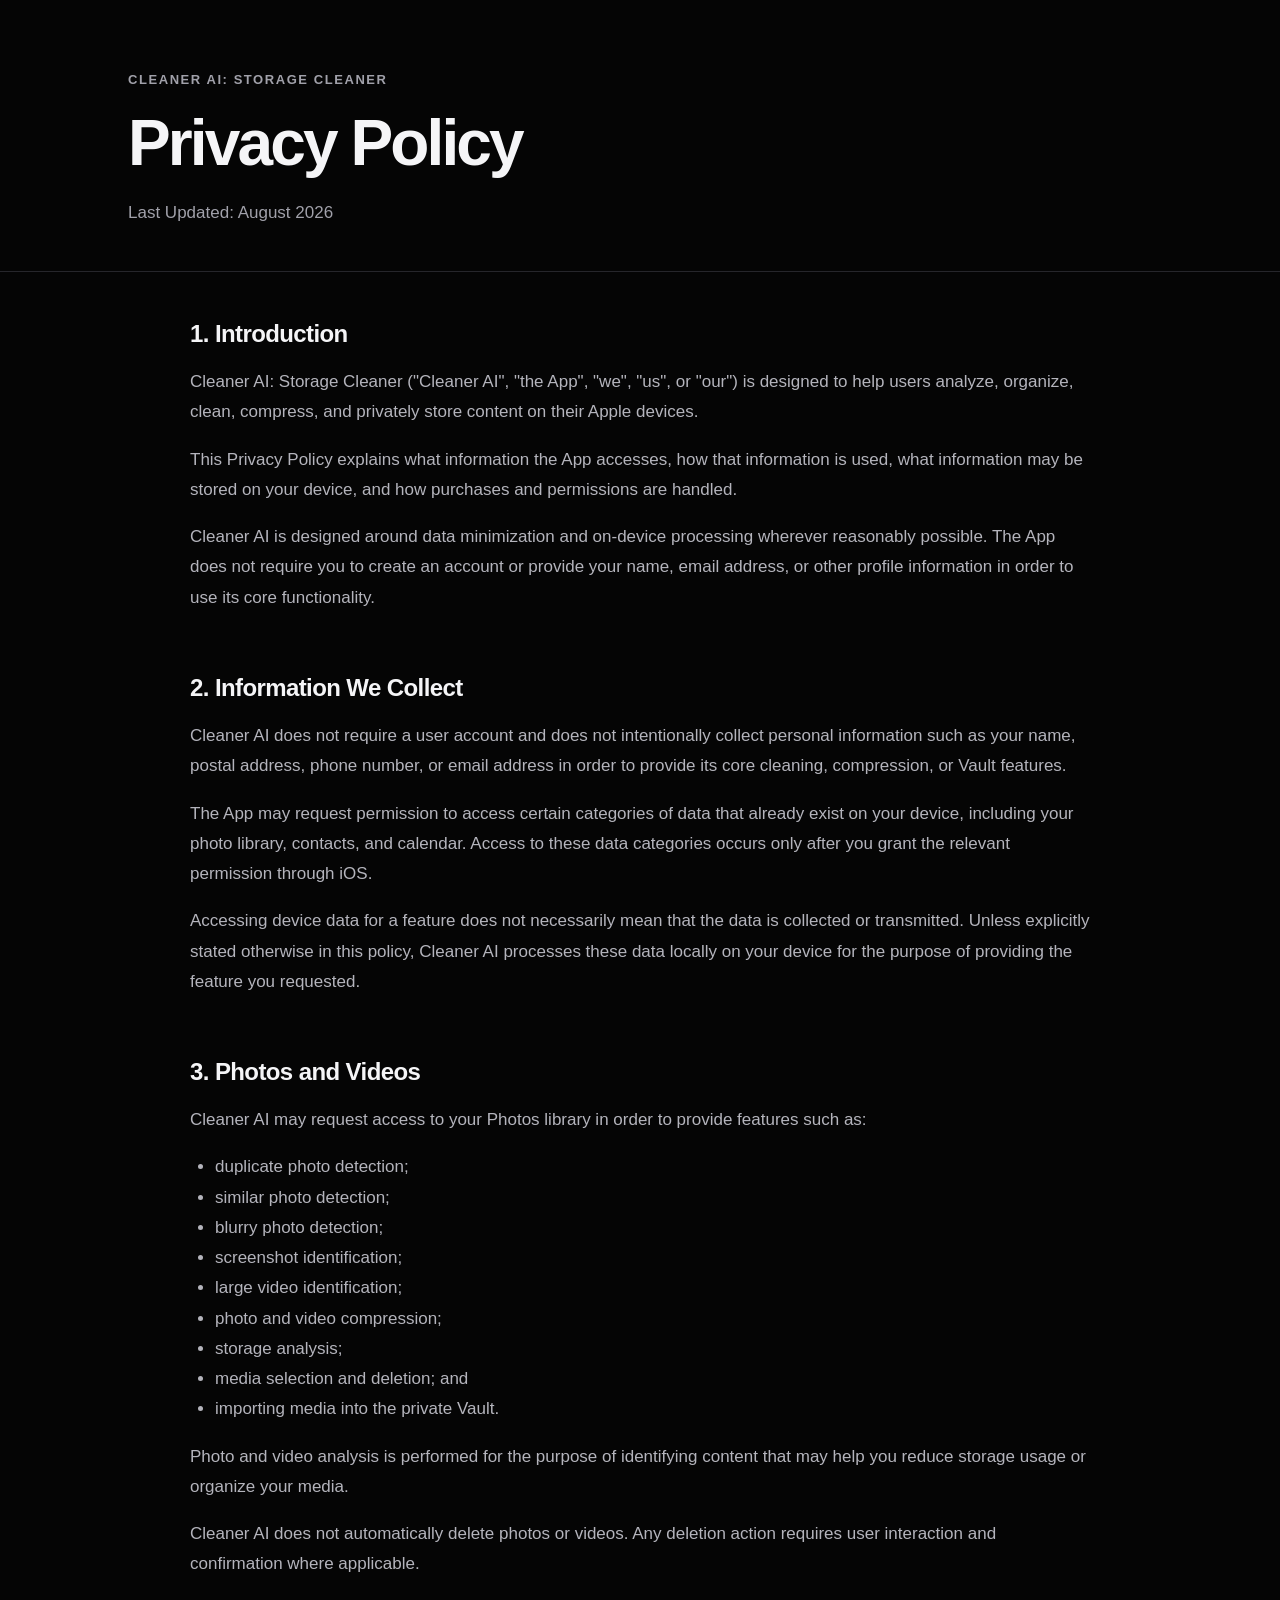
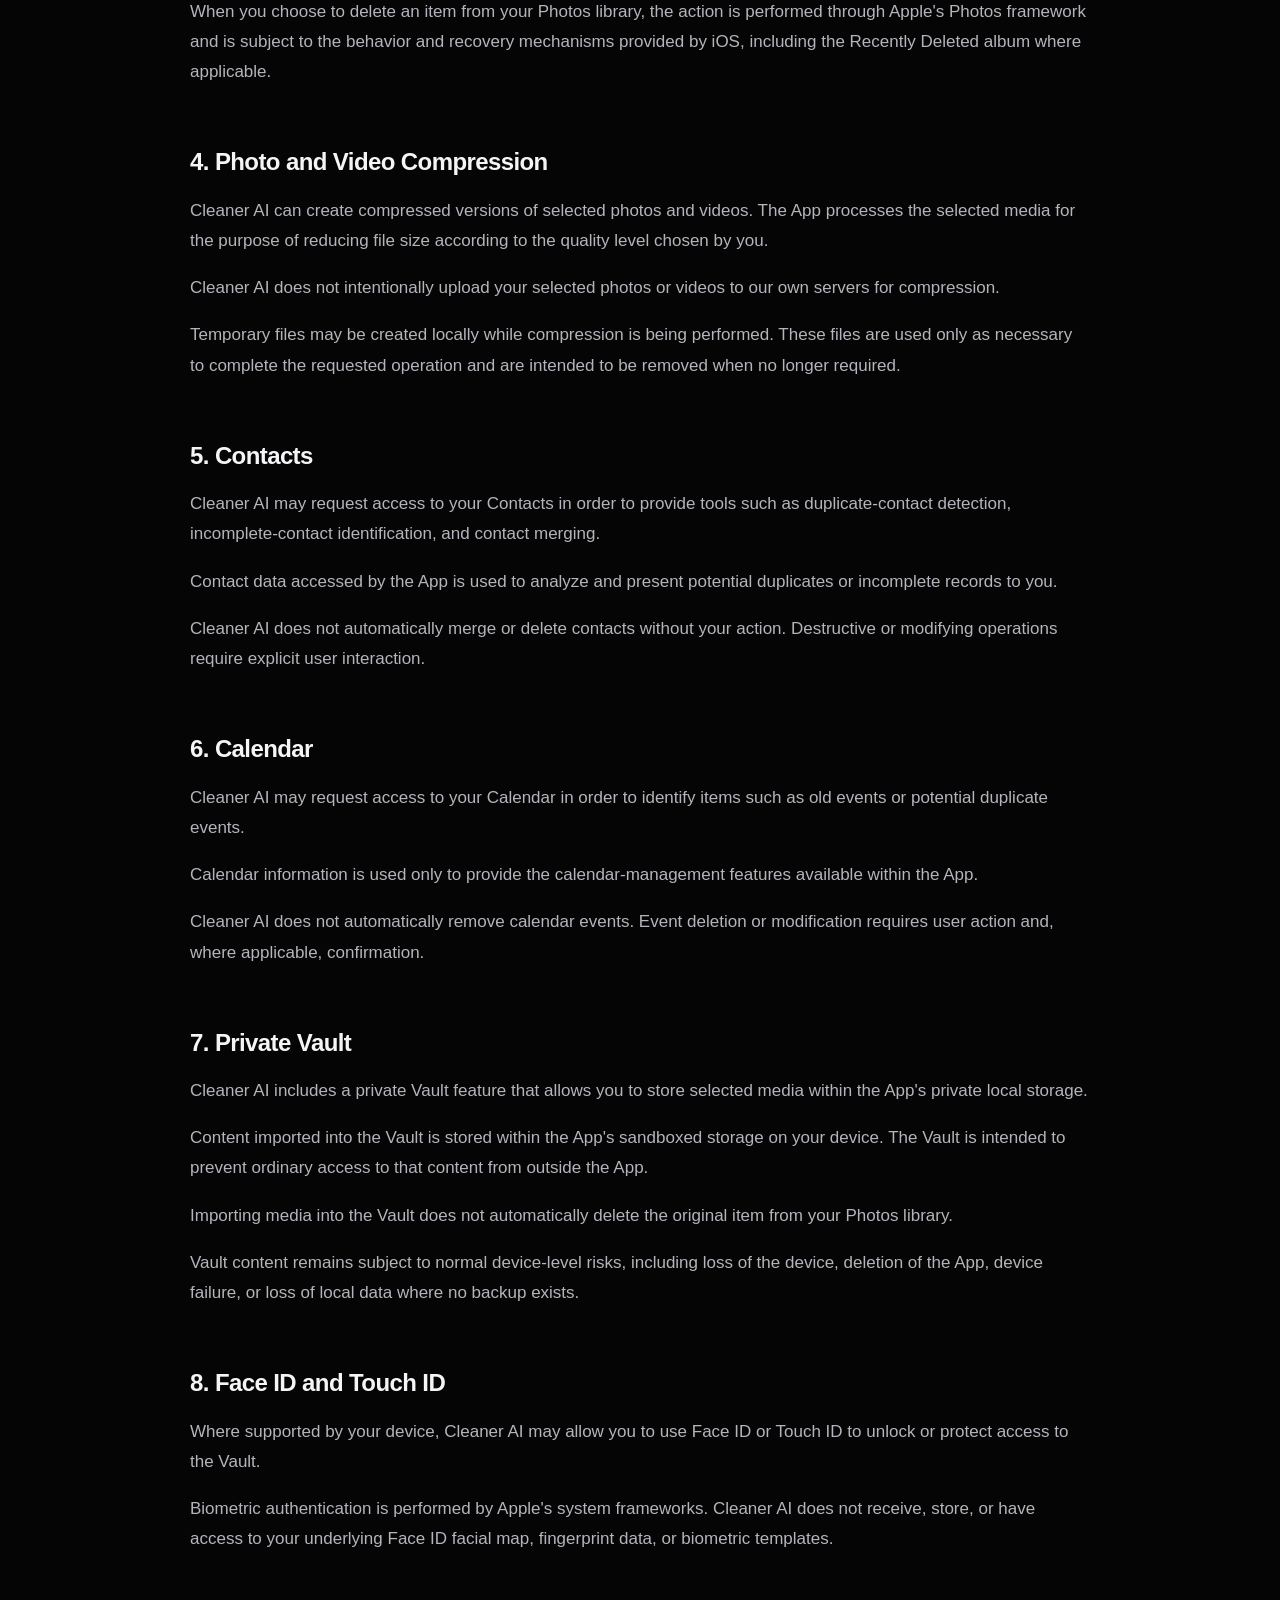
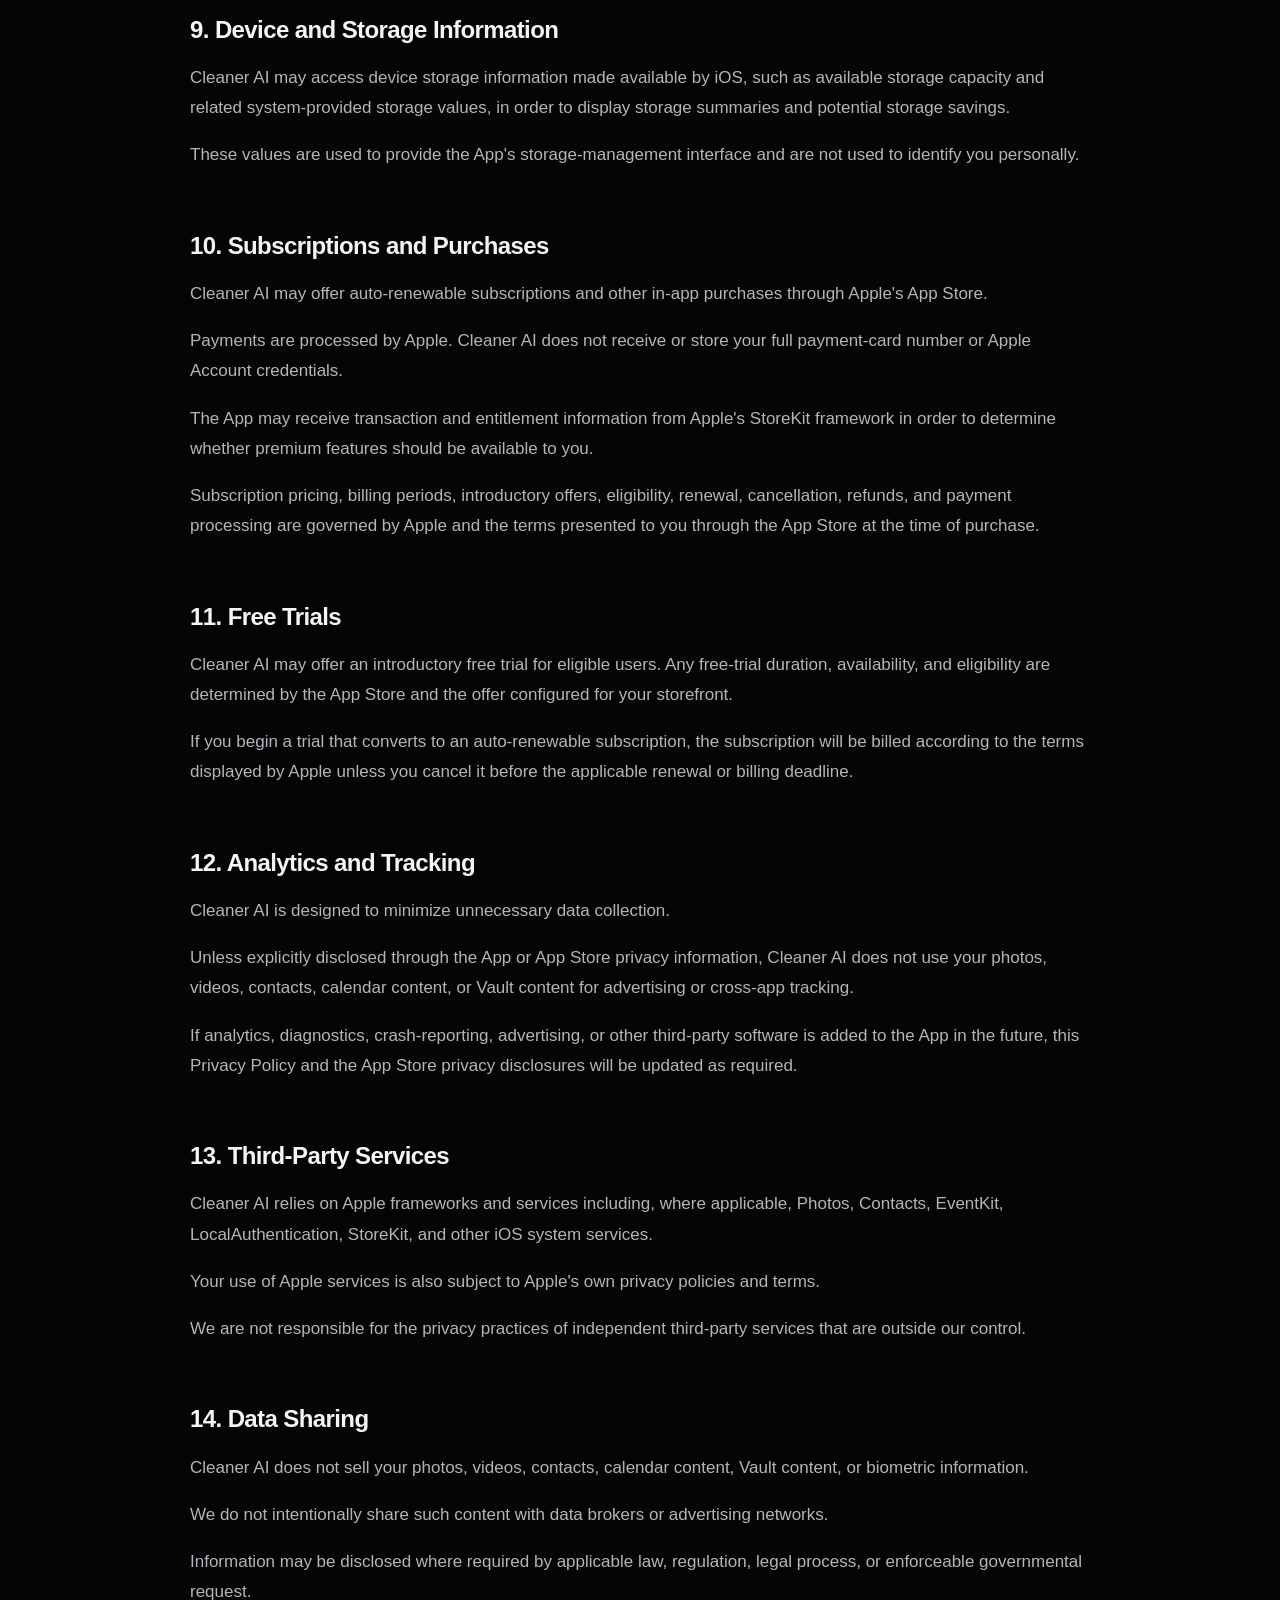
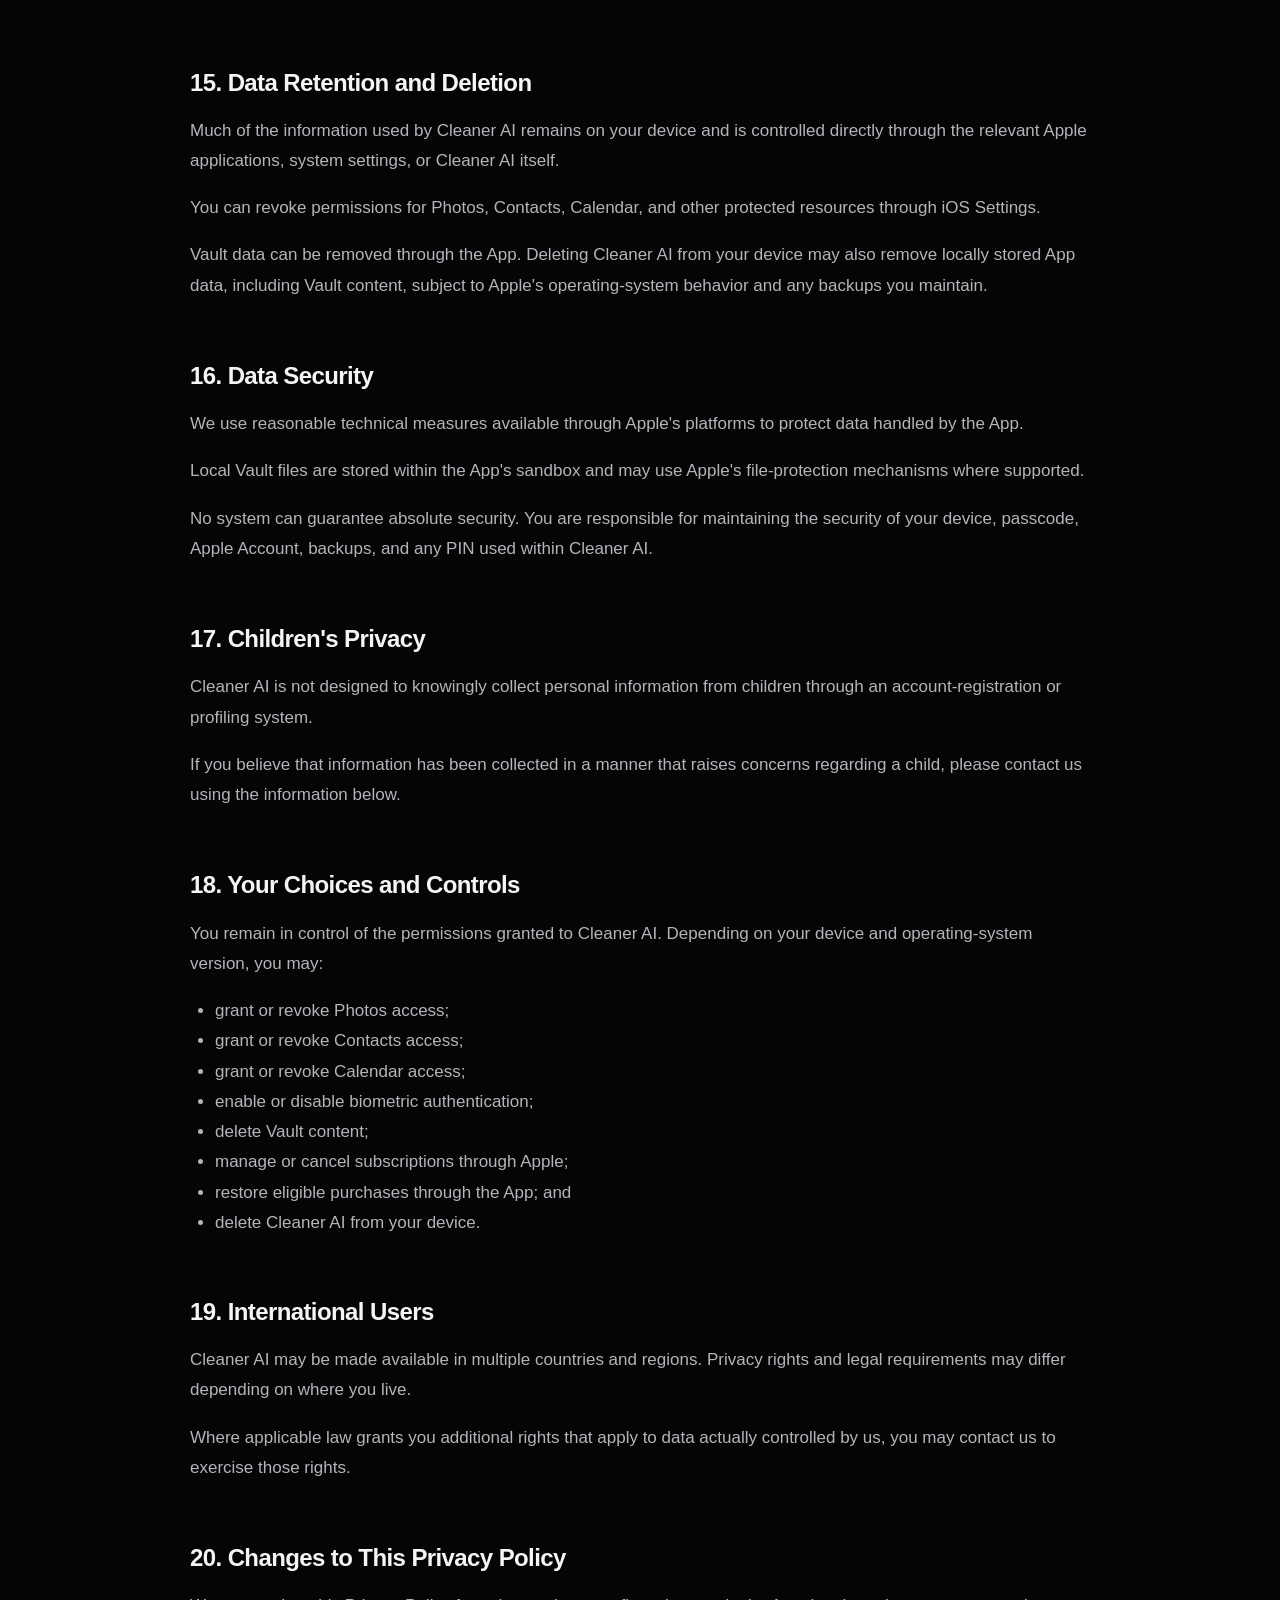
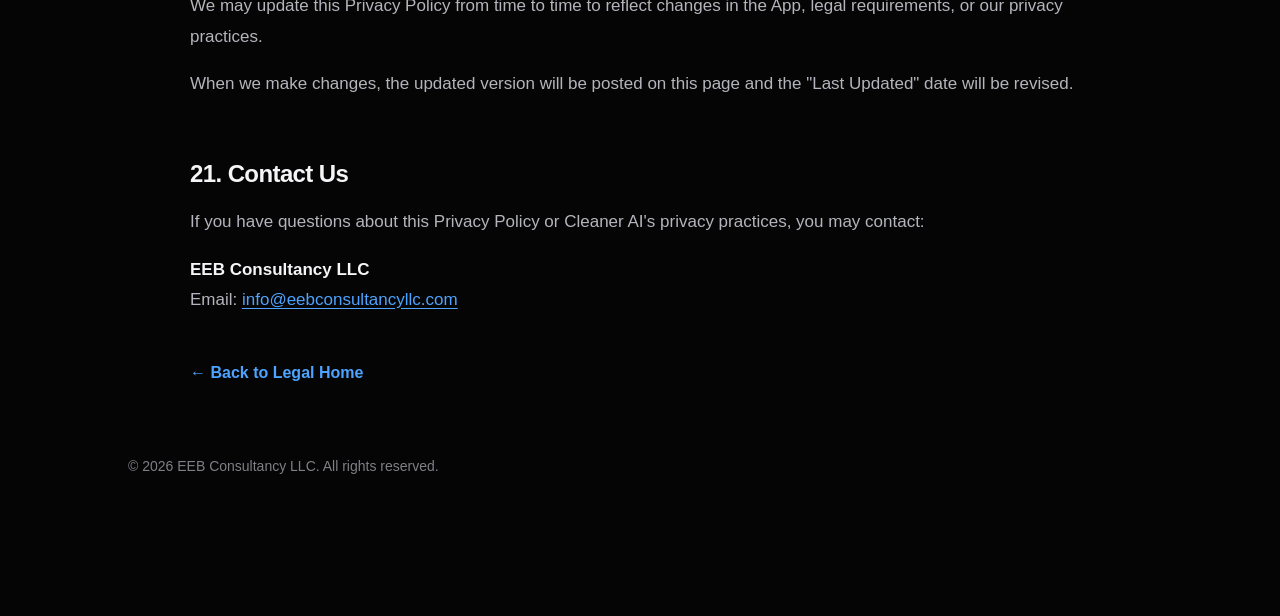
==== privacy.html @ 98052382 "Create privacy.html" ====
<!doctype html>
<html lang="en">
<head>
  <meta charset="utf-8">
  <meta name="viewport" content="width=device-width, initial-scale=1">
  <title>Privacy Policy — Cleaner AI: Storage Cleaner</title>
  <meta
    name="description"
    content="Privacy Policy for Cleaner AI: Storage Cleaner."
  >
  <link rel="stylesheet" href="styles.css">
</head>

<body class="legal-page">

  <header class="legal-header">
    <div class="container">
      <p class="eyebrow">Cleaner AI: Storage Cleaner</p>
      <h1>Privacy Policy</h1>
      <p class="updated">Last Updated: August 2026</p>
    </div>
  </header>

  <main class="legal-content">

    <section>
      <h2>1. Introduction</h2>

      <p>
        Cleaner AI: Storage Cleaner ("Cleaner AI", "the App", "we", "us", or
        "our") is designed to help users analyze, organize, clean, compress,
        and privately store content on their Apple devices.
      </p>

      <p>
        This Privacy Policy explains what information the App accesses,
        how that information is used, what information may be stored on
        your device, and how purchases and permissions are handled.
      </p>

      <p>
        Cleaner AI is designed around data minimization and on-device
        processing wherever reasonably possible. The App does not require
        you to create an account or provide your name, email address, or
        other profile information in order to use its core functionality.
      </p>
    </section>


    <section>
      <h2>2. Information We Collect</h2>

      <p>
        Cleaner AI does not require a user account and does not intentionally
        collect personal information such as your name, postal address,
        phone number, or email address in order to provide its core cleaning,
        compression, or Vault features.
      </p>

      <p>
        The App may request permission to access certain categories of data
        that already exist on your device, including your photo library,
        contacts, and calendar. Access to these data categories occurs only
        after you grant the relevant permission through iOS.
      </p>

      <p>
        Accessing device data for a feature does not necessarily mean that
        the data is collected or transmitted. Unless explicitly stated
        otherwise in this policy, Cleaner AI processes these data locally
        on your device for the purpose of providing the feature you requested.
      </p>
    </section>


    <section>
      <h2>3. Photos and Videos</h2>

      <p>
        Cleaner AI may request access to your Photos library in order to
        provide features such as:
      </p>

      <ul>
        <li>duplicate photo detection;</li>
        <li>similar photo detection;</li>
        <li>blurry photo detection;</li>
        <li>screenshot identification;</li>
        <li>large video identification;</li>
        <li>photo and video compression;</li>
        <li>storage analysis;</li>
        <li>media selection and deletion; and</li>
        <li>importing media into the private Vault.</li>
      </ul>

      <p>
        Photo and video analysis is performed for the purpose of identifying
        content that may help you reduce storage usage or organize your media.
      </p>

      <p>
        Cleaner AI does not automatically delete photos or videos. Any
        deletion action requires user interaction and confirmation where
        applicable.
      </p>

      <p>
        When you choose to delete an item from your Photos library, the action
        is performed through Apple's Photos framework and is subject to the
        behavior and recovery mechanisms provided by iOS, including the
        Recently Deleted album where applicable.
      </p>
    </section>


    <section>
      <h2>4. Photo and Video Compression</h2>

      <p>
        Cleaner AI can create compressed versions of selected photos and
        videos. The App processes the selected media for the purpose of
        reducing file size according to the quality level chosen by you.
      </p>

      <p>
        Cleaner AI does not intentionally upload your selected photos or
        videos to our own servers for compression.
      </p>

      <p>
        Temporary files may be created locally while compression is being
        performed. These files are used only as necessary to complete the
        requested operation and are intended to be removed when no longer
        required.
      </p>
    </section>


    <section>
      <h2>5. Contacts</h2>

      <p>
        Cleaner AI may request access to your Contacts in order to provide
        tools such as duplicate-contact detection, incomplete-contact
        identification, and contact merging.
      </p>

      <p>
        Contact data accessed by the App is used to analyze and present
        potential duplicates or incomplete records to you.
      </p>

      <p>
        Cleaner AI does not automatically merge or delete contacts without
        your action. Destructive or modifying operations require explicit
        user interaction.
      </p>
    </section>


    <section>
      <h2>6. Calendar</h2>

      <p>
        Cleaner AI may request access to your Calendar in order to identify
        items such as old events or potential duplicate events.
      </p>

      <p>
        Calendar information is used only to provide the calendar-management
        features available within the App.
      </p>

      <p>
        Cleaner AI does not automatically remove calendar events. Event
        deletion or modification requires user action and, where applicable,
        confirmation.
      </p>
    </section>


    <section>
      <h2>7. Private Vault</h2>

      <p>
        Cleaner AI includes a private Vault feature that allows you to store
        selected media within the App's private local storage.
      </p>

      <p>
        Content imported into the Vault is stored within the App's sandboxed
        storage on your device. The Vault is intended to prevent ordinary
        access to that content from outside the App.
      </p>

      <p>
        Importing media into the Vault does not automatically delete the
        original item from your Photos library.
      </p>

      <p>
        Vault content remains subject to normal device-level risks, including
        loss of the device, deletion of the App, device failure, or loss of
        local data where no backup exists.
      </p>
    </section>


    <section>
      <h2>8. Face ID and Touch ID</h2>

      <p>
        Where supported by your device, Cleaner AI may allow you to use
        Face ID or Touch ID to unlock or protect access to the Vault.
      </p>

      <p>
        Biometric authentication is performed by Apple's system frameworks.
        Cleaner AI does not receive, store, or have access to your underlying
        Face ID facial map, fingerprint data, or biometric templates.
      </p>
    </section>


    <section>
      <h2>9. Device and Storage Information</h2>

      <p>
        Cleaner AI may access device storage information made available by
        iOS, such as available storage capacity and related system-provided
        storage values, in order to display storage summaries and potential
        storage savings.
      </p>

      <p>
        These values are used to provide the App's storage-management
        interface and are not used to identify you personally.
      </p>
    </section>


    <section>
      <h2>10. Subscriptions and Purchases</h2>

      <p>
        Cleaner AI may offer auto-renewable subscriptions and other
        in-app purchases through Apple's App Store.
      </p>

      <p>
        Payments are processed by Apple. Cleaner AI does not receive or
        store your full payment-card number or Apple Account credentials.
      </p>

      <p>
        The App may receive transaction and entitlement information from
        Apple's StoreKit framework in order to determine whether premium
        features should be available to you.
      </p>

      <p>
        Subscription pricing, billing periods, introductory offers,
        eligibility, renewal, cancellation, refunds, and payment processing
        are governed by Apple and the terms presented to you through the
        App Store at the time of purchase.
      </p>
    </section>


    <section>
      <h2>11. Free Trials</h2>

      <p>
        Cleaner AI may offer an introductory free trial for eligible users.
        Any free-trial duration, availability, and eligibility are determined
        by the App Store and the offer configured for your storefront.
      </p>

      <p>
        If you begin a trial that converts to an auto-renewable subscription,
        the subscription will be billed according to the terms displayed by
        Apple unless you cancel it before the applicable renewal or billing
        deadline.
      </p>
    </section>


    <section>
      <h2>12. Analytics and Tracking</h2>

      <p>
        Cleaner AI is designed to minimize unnecessary data collection.
      </p>

      <p>
        Unless explicitly disclosed through the App or App Store privacy
        information, Cleaner AI does not use your photos, videos, contacts,
        calendar content, or Vault content for advertising or cross-app
        tracking.
      </p>

      <p>
        If analytics, diagnostics, crash-reporting, advertising, or other
        third-party software is added to the App in the future, this Privacy
        Policy and the App Store privacy disclosures will be updated as
        required.
      </p>
    </section>


    <section>
      <h2>13. Third-Party Services</h2>

      <p>
        Cleaner AI relies on Apple frameworks and services including,
        where applicable, Photos, Contacts, EventKit, LocalAuthentication,
        StoreKit, and other iOS system services.
      </p>

      <p>
        Your use of Apple services is also subject to Apple's own privacy
        policies and terms.
      </p>

      <p>
        We are not responsible for the privacy practices of independent
        third-party services that are outside our control.
      </p>
    </section>


    <section>
      <h2>14. Data Sharing</h2>

      <p>
        Cleaner AI does not sell your photos, videos, contacts, calendar
        content, Vault content, or biometric information.
      </p>

      <p>
        We do not intentionally share such content with data brokers or
        advertising networks.
      </p>

      <p>
        Information may be disclosed where required by applicable law,
        regulation, legal process, or enforceable governmental request.
      </p>
    </section>


    <section>
      <h2>15. Data Retention and Deletion</h2>

      <p>
        Much of the information used by Cleaner AI remains on your device
        and is controlled directly through the relevant Apple applications,
        system settings, or Cleaner AI itself.
      </p>

      <p>
        You can revoke permissions for Photos, Contacts, Calendar, and other
        protected resources through iOS Settings.
      </p>

      <p>
        Vault data can be removed through the App. Deleting Cleaner AI from
        your device may also remove locally stored App data, including Vault
        content, subject to Apple's operating-system behavior and any backups
        you maintain.
      </p>
    </section>


    <section>
      <h2>16. Data Security</h2>

      <p>
        We use reasonable technical measures available through Apple's
        platforms to protect data handled by the App.
      </p>

      <p>
        Local Vault files are stored within the App's sandbox and may use
        Apple's file-protection mechanisms where supported.
      </p>

      <p>
        No system can guarantee absolute security. You are responsible for
        maintaining the security of your device, passcode, Apple Account,
        backups, and any PIN used within Cleaner AI.
      </p>
    </section>


    <section>
      <h2>17. Children's Privacy</h2>

      <p>
        Cleaner AI is not designed to knowingly collect personal information
        from children through an account-registration or profiling system.
      </p>

      <p>
        If you believe that information has been collected in a manner that
        raises concerns regarding a child, please contact us using the
        information below.
      </p>
    </section>


    <section>
      <h2>18. Your Choices and Controls</h2>

      <p>
        You remain in control of the permissions granted to Cleaner AI.
        Depending on your device and operating-system version, you may:
      </p>

      <ul>
        <li>grant or revoke Photos access;</li>
        <li>grant or revoke Contacts access;</li>
        <li>grant or revoke Calendar access;</li>
        <li>enable or disable biometric authentication;</li>
        <li>delete Vault content;</li>
        <li>manage or cancel subscriptions through Apple;</li>
        <li>restore eligible purchases through the App; and</li>
        <li>delete Cleaner AI from your device.</li>
      </ul>
    </section>


    <section>
      <h2>19. International Users</h2>

      <p>
        Cleaner AI may be made available in multiple countries and regions.
        Privacy rights and legal requirements may differ depending on where
        you live.
      </p>

      <p>
        Where applicable law grants you additional rights that apply to data
        actually controlled by us, you may contact us to exercise those rights.
      </p>
    </section>


    <section>
      <h2>20. Changes to This Privacy Policy</h2>

      <p>
        We may update this Privacy Policy from time to time to reflect changes
        in the App, legal requirements, or our privacy practices.
      </p>

      <p>
        When we make changes, the updated version will be posted on this page
        and the "Last Updated" date will be revised.
      </p>
    </section>


    <section>
      <h2>21. Contact Us</h2>

      <p>
        If you have questions about this Privacy Policy or Cleaner AI's
        privacy practices, you may contact:
      </p>

      <p>
        <strong>EEB Consultancy LLC</strong><br>
        Email:
        <a class="inline-link" href="mailto:info@eebconsultancyllc.com">
          info@eebconsultancyllc.com
        </a>
      </p>
    </section>


    <a class="back-link" href="index.html">← Back to Legal Home</a>

  </main>


  <footer class="footer">
    <div class="container">
      <p>© 2026 EEB Consultancy LLC. All rights reserved.</p>
    </div>
  </footer>

</body>
</html>
---- styles.css ----
:root {
  color-scheme: dark;
  --bg: #050505;
  --surface: #0b0b0d;
  --surface-hover: #111116;
  --text: #f5f5f7;
  --secondary: #a1a1aa;
  --border: #26262b;
  --accent: #4da3ff;
  --accent-soft: rgba(77, 163, 255, 0.12);
  --max-width: 1024px;
}

* {
  box-sizing: border-box;
}

html {
  scroll-behavior: smooth;
}

body {
  margin: 0;
  background: var(--bg);
  color: var(--text);
  font-family:
    -apple-system,
    BlinkMacSystemFont,
    "SF Pro Display",
    "SF Pro Text",
    "Helvetica Neue",
    Arial,
    sans-serif;
  -webkit-font-smoothing: antialiased;
  text-rendering: optimizeLegibility;
}

a {
  color: inherit;
}

.container {
  width: min(calc(100% - 40px), var(--max-width));
  margin: 0 auto;
}

.hero {
  padding: 78px 0 52px;
  border-bottom: 1px solid var(--border);
}

.eyebrow {
  margin: 0 0 24px;
  color: var(--secondary);
  font-size: 13px;
  font-weight: 700;
  letter-spacing: 0.12em;
  text-transform: uppercase;
}

h1 {
  margin: 0;
  max-width: 850px;
  font-size: clamp(42px, 7vw, 68px);
  line-height: 1.03;
  letter-spacing: -0.045em;
  font-weight: 750;
}

.hero-copy {
  max-width: 700px;
  margin: 28px 0 0;
  color: var(--secondary);
  font-size: 19px;
  line-height: 1.65;
}

.cards-section {
  padding: 0 0 2px;
  border-bottom: 1px solid var(--border);
}

.cards {
  display: grid;
  grid-template-columns: repeat(2, 1fr);
  gap: 24px;
  padding: 0 0 4px;
  transform: translateY(-2px);
}

.card {
  min-height: 255px;
  padding: 34px;
  border: 1px solid var(--border);
  border-radius: 20px;
  background: var(--surface);
  text-decoration: none;
  transition:
    transform 180ms ease,
    border-color 180ms ease,
    background 180ms ease;
}

.card:hover {
  transform: translateY(-2px);
  border-color: var(--accent);
  background: var(--surface-hover);
}

.card:focus-visible {
  outline: 2px solid var(--accent);
  outline-offset: 4px;
}

.card h2 {
  margin: 0 0 14px;
  font-size: 22px;
  line-height: 1.25;
  letter-spacing: -0.02em;
}

.card p {
  margin: 0;
  color: var(--secondary);
  font-size: 17px;
  line-height: 1.7;
}

.card-link {
  display: inline-block;
  margin-top: 24px;
  color: var(--accent);
  font-size: 16px;
  font-weight: 650;
}

.legal-page {
  padding-bottom: 90px;
}

.legal-header {
  padding: 72px 0 48px;
  border-bottom: 1px solid var(--border);
}

.legal-header h1 {
  font-size: clamp(42px, 6vw, 64px);
}

.updated {
  margin: 26px 0 0;
  color: var(--secondary);
  font-size: 17px;
}

.legal-content {
  width: min(calc(100% - 40px), 900px);
  margin: 0 auto;
  padding: 4px 0 40px;
}

.legal-content section {
  padding-top: 42px;
}

.legal-content h2 {
  margin: 0 0 18px;
  font-size: 24px;
  line-height: 1.3;
  letter-spacing: -0.025em;
}

.legal-content h3 {
  margin: 30px 0 14px;
  font-size: 18px;
}

.legal-content p,
.legal-content li {
  color: #b4b4bc;
  font-size: 17px;
  line-height: 1.78;
}

.legal-content ul,
.legal-content ol {
  padding-left: 25px;
}

.legal-content strong {
  color: var(--text);
  font-weight: 650;
}

.inline-link {
  color: var(--accent);
  text-decoration: underline;
  text-underline-offset: 3px;
}

.footer {
  padding: 36px 0 52px;
}

.footer p {
  margin: 0;
  color: #7f7f87;
  font-size: 14px;
}

.back-link {
  display: inline-block;
  margin-top: 32px;
  color: var(--accent);
  font-weight: 600;
  text-decoration: none;
}

@media (max-width: 720px) {
  .hero {
    padding: 56px 0 42px;
  }

  .cards {
    grid-template-columns: 1fr;
    gap: 16px;
  }

  .card {
    min-height: auto;
    padding: 26px;
  }

  .legal-header {
    padding: 54px 0 38px;
  }

  .legal-content section {
    padding-top: 34px;
  }
}
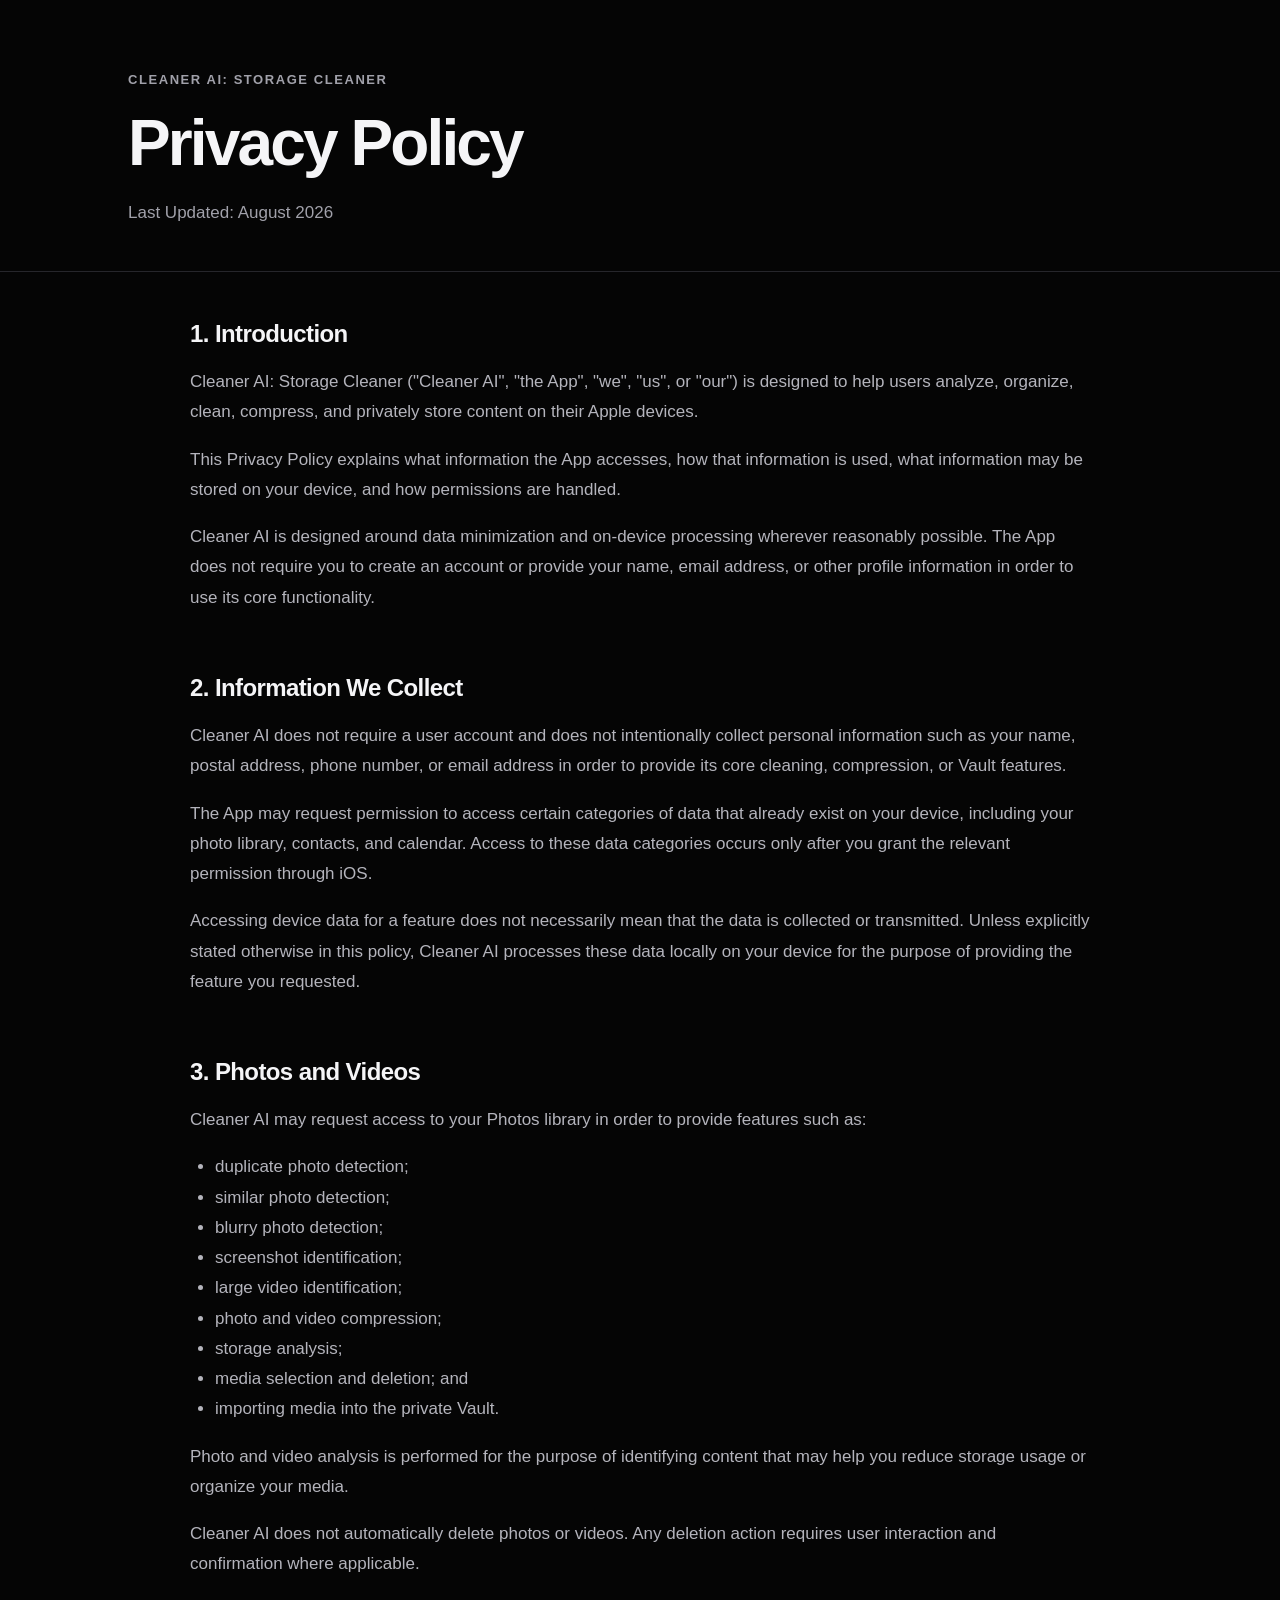
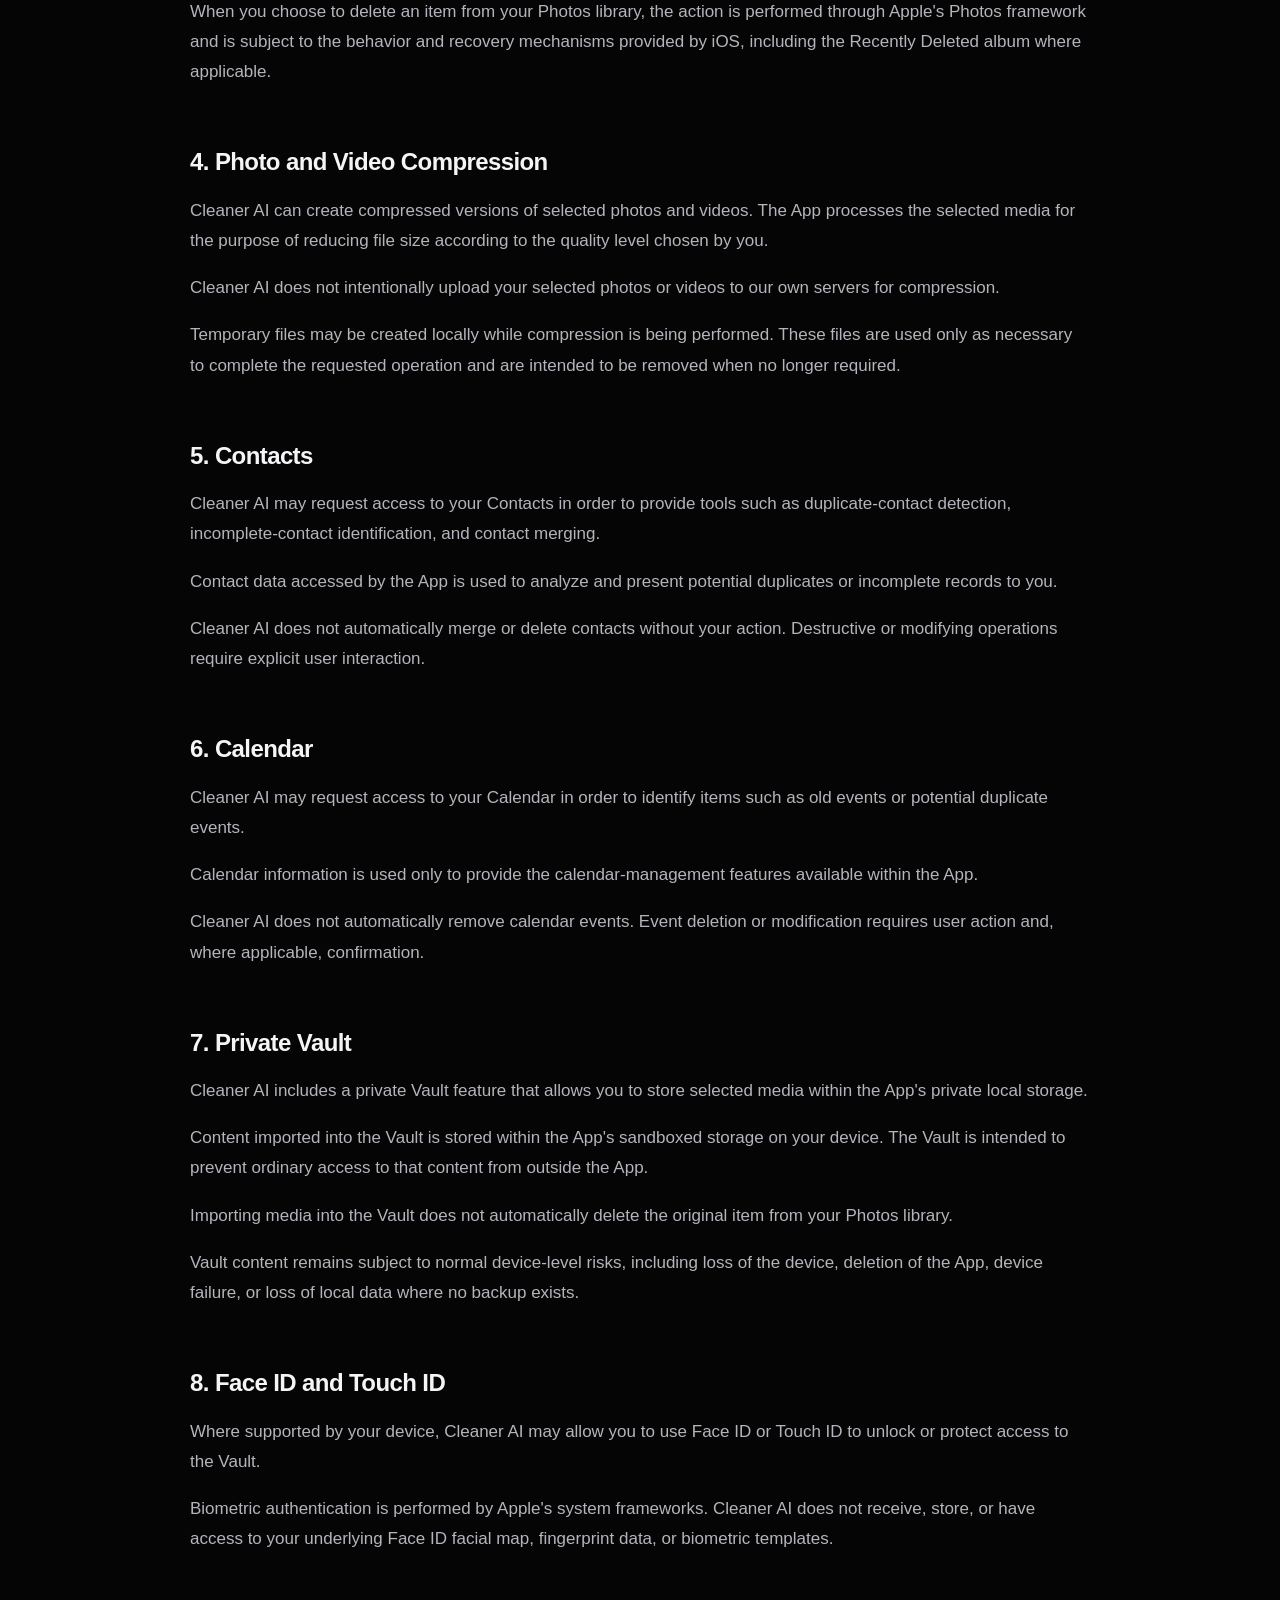
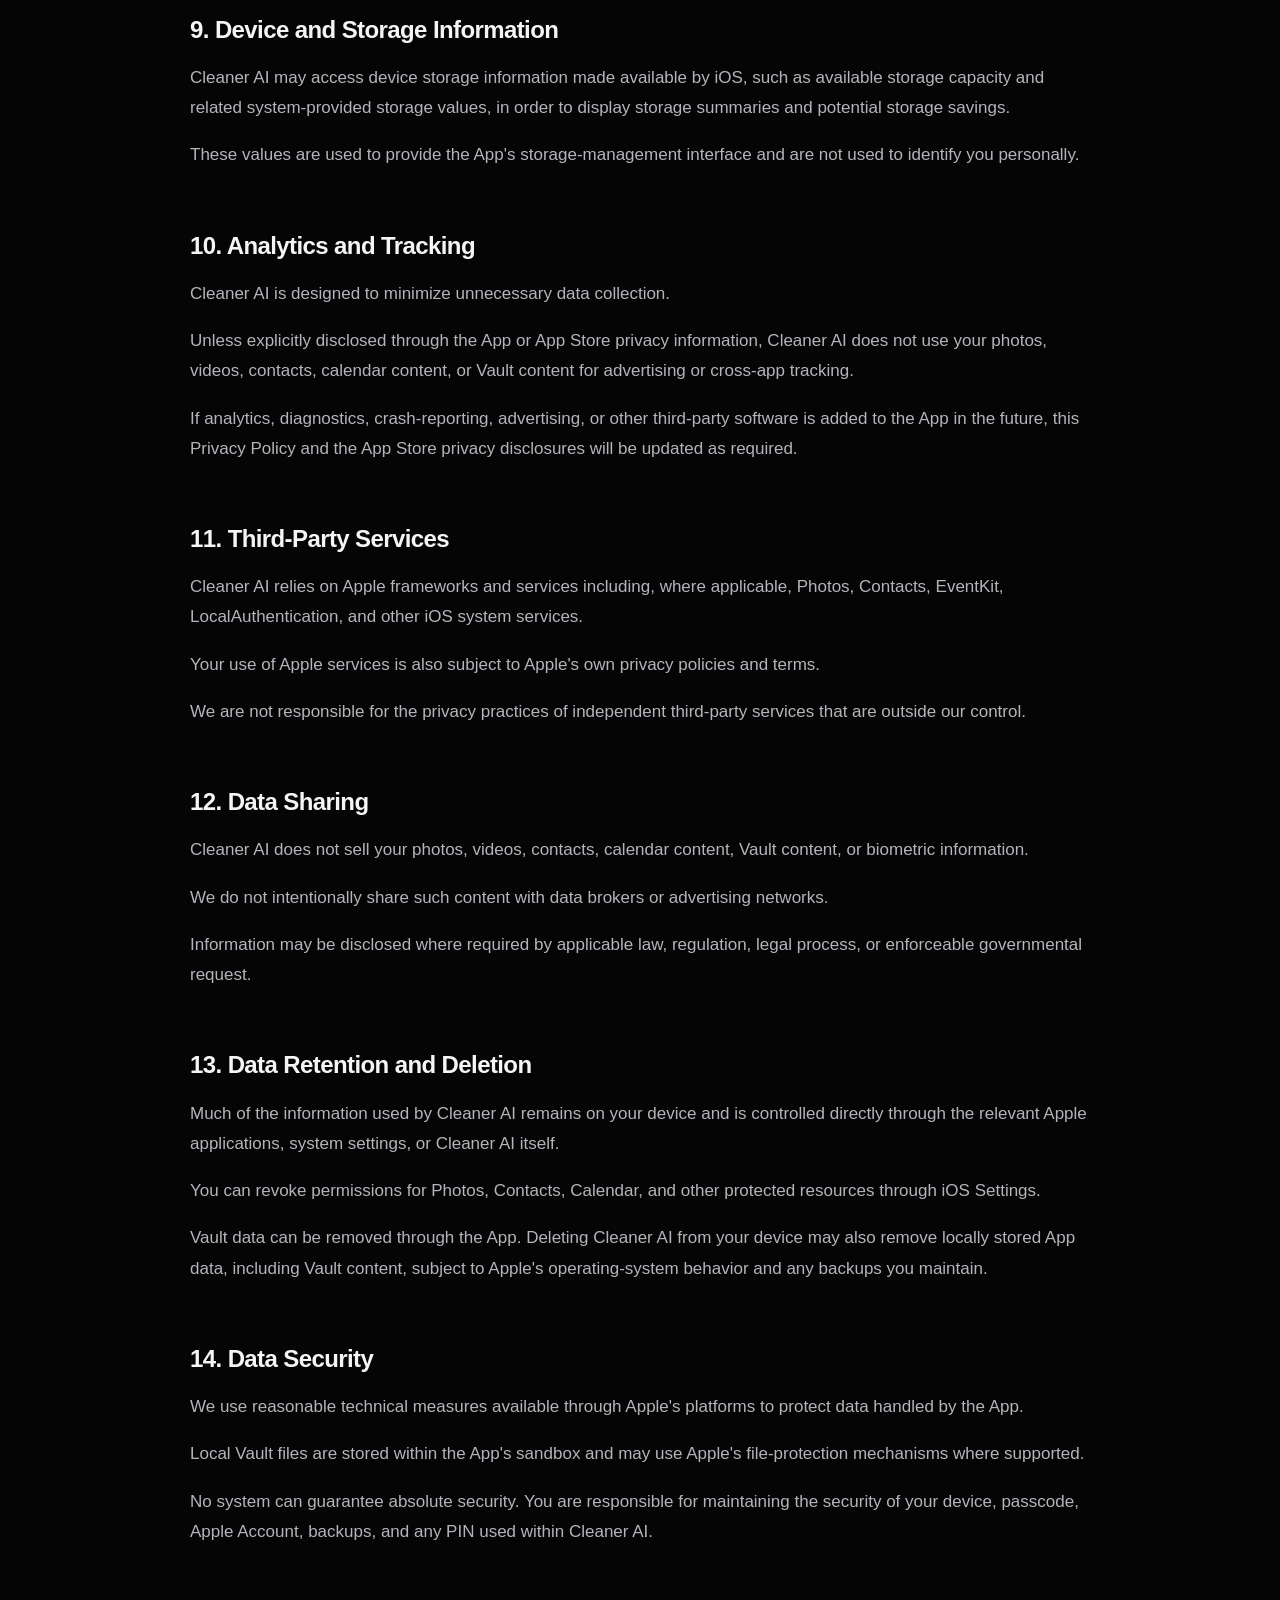
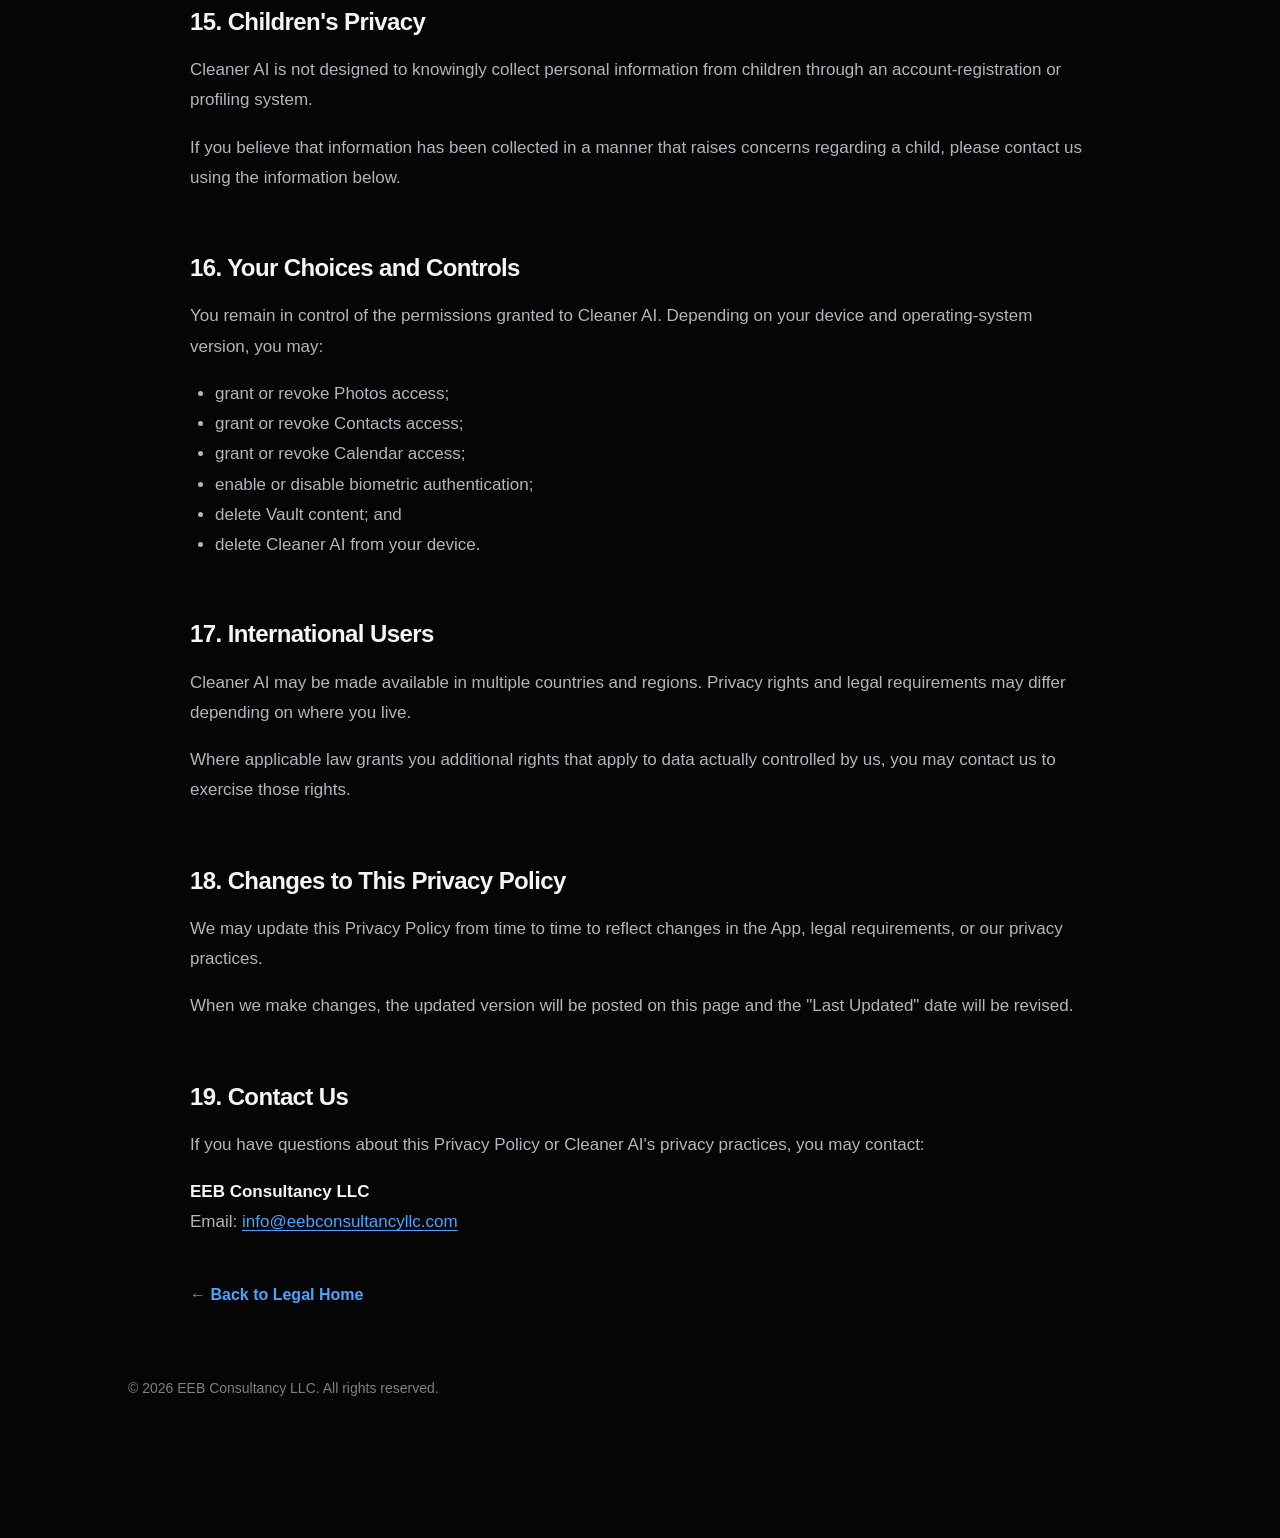
==== commit 78105142: "Update privacy.html" ====
--- a/privacy.html
+++ b/privacy.html
@@ -35,7 +35,7 @@
       <p>
         This Privacy Policy explains what information the App accesses,
         how that information is used, what information may be stored on
-        your device, and how purchases and permissions are handled.
+        your device, and how permissions are handled.
       </p>
 
       <p>
@@ -240,53 +240,7 @@
 
 
     <section>
-      <h2>10. Subscriptions and Purchases</h2>
-
-      <p>
-        Cleaner AI may offer auto-renewable subscriptions and other
-        in-app purchases through Apple's App Store.
-      </p>
-
-      <p>
-        Payments are processed by Apple. Cleaner AI does not receive or
-        store your full payment-card number or Apple Account credentials.
-      </p>
-
-      <p>
-        The App may receive transaction and entitlement information from
-        Apple's StoreKit framework in order to determine whether premium
-        features should be available to you.
-      </p>
-
-      <p>
-        Subscription pricing, billing periods, introductory offers,
-        eligibility, renewal, cancellation, refunds, and payment processing
-        are governed by Apple and the terms presented to you through the
-        App Store at the time of purchase.
-      </p>
-    </section>
-
-
-    <section>
-      <h2>11. Free Trials</h2>
-
-      <p>
-        Cleaner AI may offer an introductory free trial for eligible users.
-        Any free-trial duration, availability, and eligibility are determined
-        by the App Store and the offer configured for your storefront.
-      </p>
-
-      <p>
-        If you begin a trial that converts to an auto-renewable subscription,
-        the subscription will be billed according to the terms displayed by
-        Apple unless you cancel it before the applicable renewal or billing
-        deadline.
-      </p>
-    </section>
-
-
-    <section>
-      <h2>12. Analytics and Tracking</h2>
+      <h2>10. Analytics and Tracking</h2>
 
       <p>
         Cleaner AI is designed to minimize unnecessary data collection.
@@ -309,12 +263,12 @@
 
 
     <section>
-      <h2>13. Third-Party Services</h2>
+      <h2>11. Third-Party Services</h2>
 
       <p>
         Cleaner AI relies on Apple frameworks and services including,
-        where applicable, Photos, Contacts, EventKit, LocalAuthentication,
-        StoreKit, and other iOS system services.
+        where applicable, Photos, Contacts, EventKit,
+        LocalAuthentication, and other iOS system services.
       </p>
 
       <p>
@@ -330,7 +284,7 @@
 
 
     <section>
-      <h2>14. Data Sharing</h2>
+      <h2>12. Data Sharing</h2>
 
       <p>
         Cleaner AI does not sell your photos, videos, contacts, calendar
@@ -350,7 +304,7 @@
 
 
     <section>
-      <h2>15. Data Retention and Deletion</h2>
+      <h2>13. Data Retention and Deletion</h2>
 
       <p>
         Much of the information used by Cleaner AI remains on your device
@@ -373,7 +327,7 @@
 
 
     <section>
-      <h2>16. Data Security</h2>
+      <h2>14. Data Security</h2>
 
       <p>
         We use reasonable technical measures available through Apple's
@@ -394,7 +348,7 @@
 
 
     <section>
-      <h2>17. Children's Privacy</h2>
+      <h2>15. Children's Privacy</h2>
 
       <p>
         Cleaner AI is not designed to knowingly collect personal information
@@ -410,7 +364,7 @@
 
 
     <section>
-      <h2>18. Your Choices and Controls</h2>
+      <h2>16. Your Choices and Controls</h2>
 
       <p>
         You remain in control of the permissions granted to Cleaner AI.
@@ -422,16 +376,14 @@
         <li>grant or revoke Contacts access;</li>
         <li>grant or revoke Calendar access;</li>
         <li>enable or disable biometric authentication;</li>
-        <li>delete Vault content;</li>
-        <li>manage or cancel subscriptions through Apple;</li>
-        <li>restore eligible purchases through the App; and</li>
+        <li>delete Vault content; and</li>
         <li>delete Cleaner AI from your device.</li>
       </ul>
     </section>
 
 
     <section>
-      <h2>19. International Users</h2>
+      <h2>17. International Users</h2>
 
       <p>
         Cleaner AI may be made available in multiple countries and regions.
@@ -447,7 +399,7 @@
 
 
     <section>
-      <h2>20. Changes to This Privacy Policy</h2>
+      <h2>18. Changes to This Privacy Policy</h2>
 
       <p>
         We may update this Privacy Policy from time to time to reflect changes
@@ -462,7 +414,7 @@
 
 
     <section>
-      <h2>21. Contact Us</h2>
+      <h2>19. Contact Us</h2>
 
       <p>
         If you have questions about this Privacy Policy or Cleaner AI's
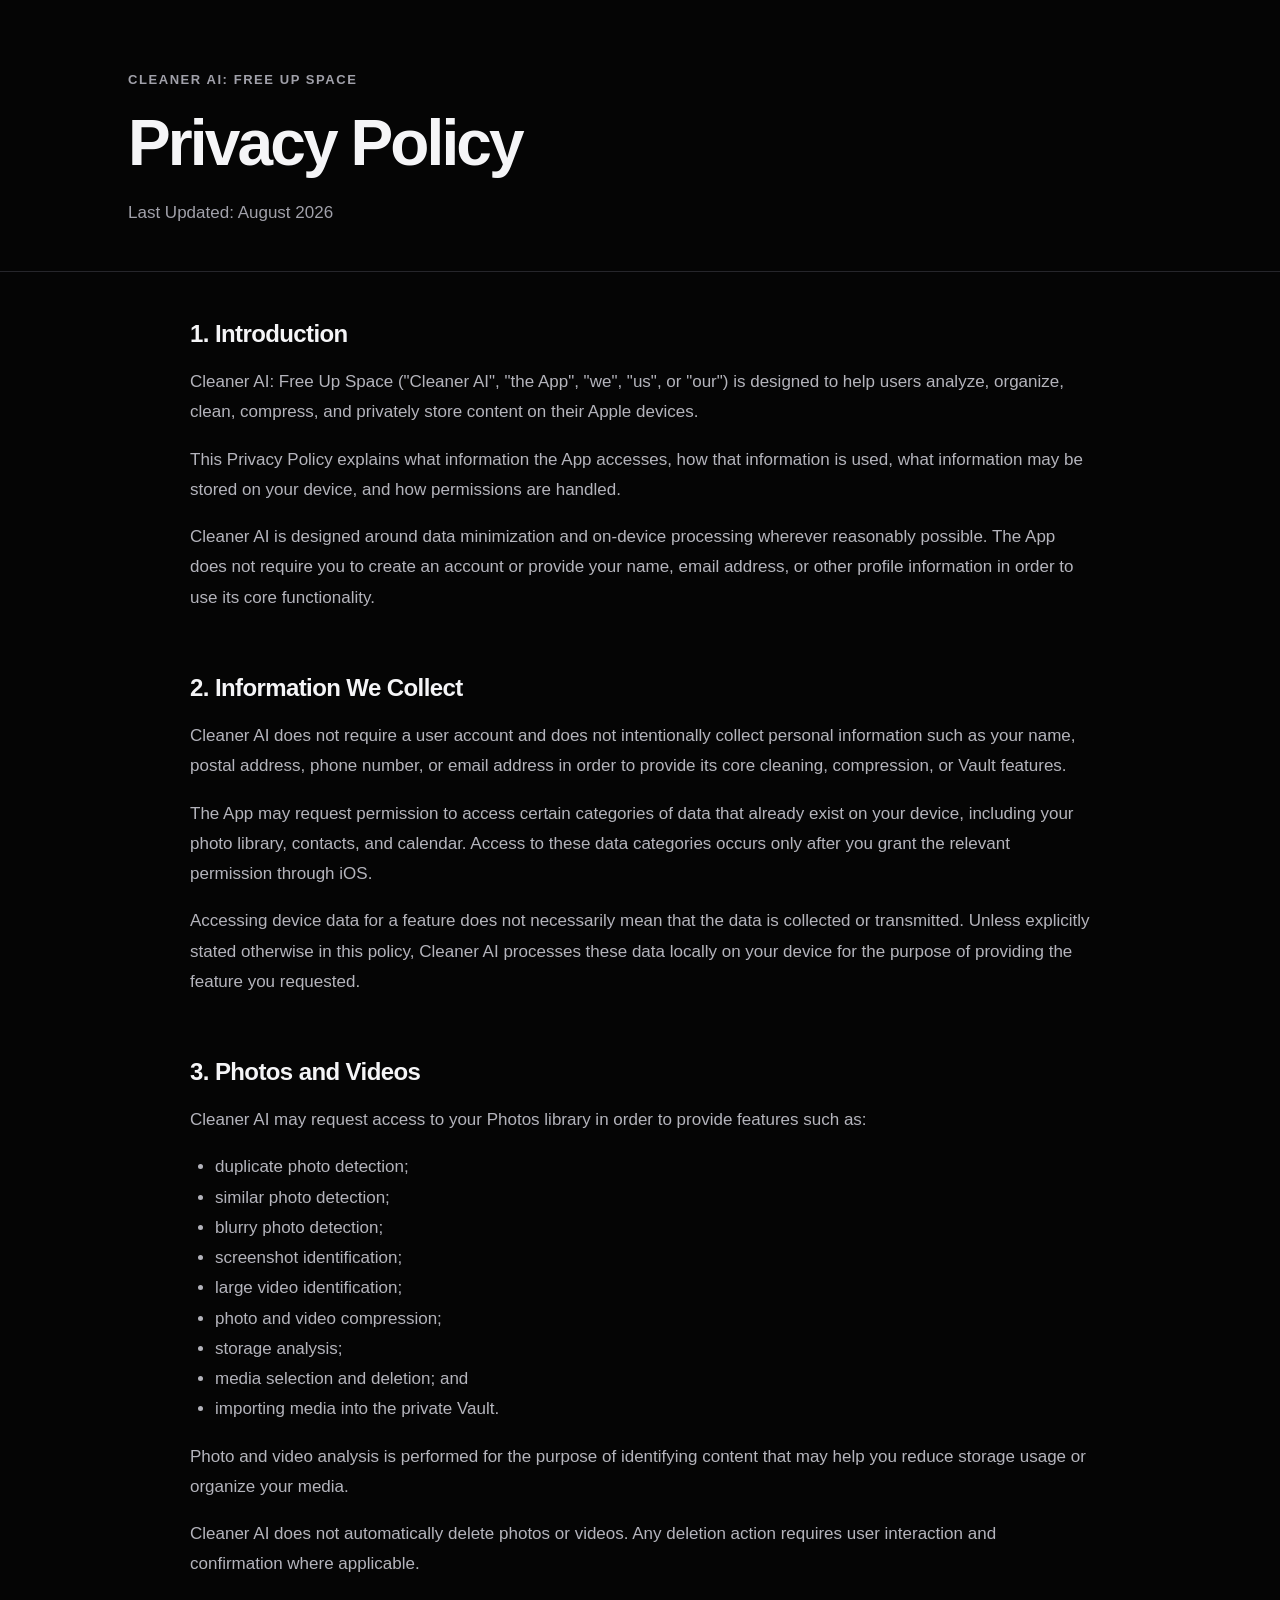
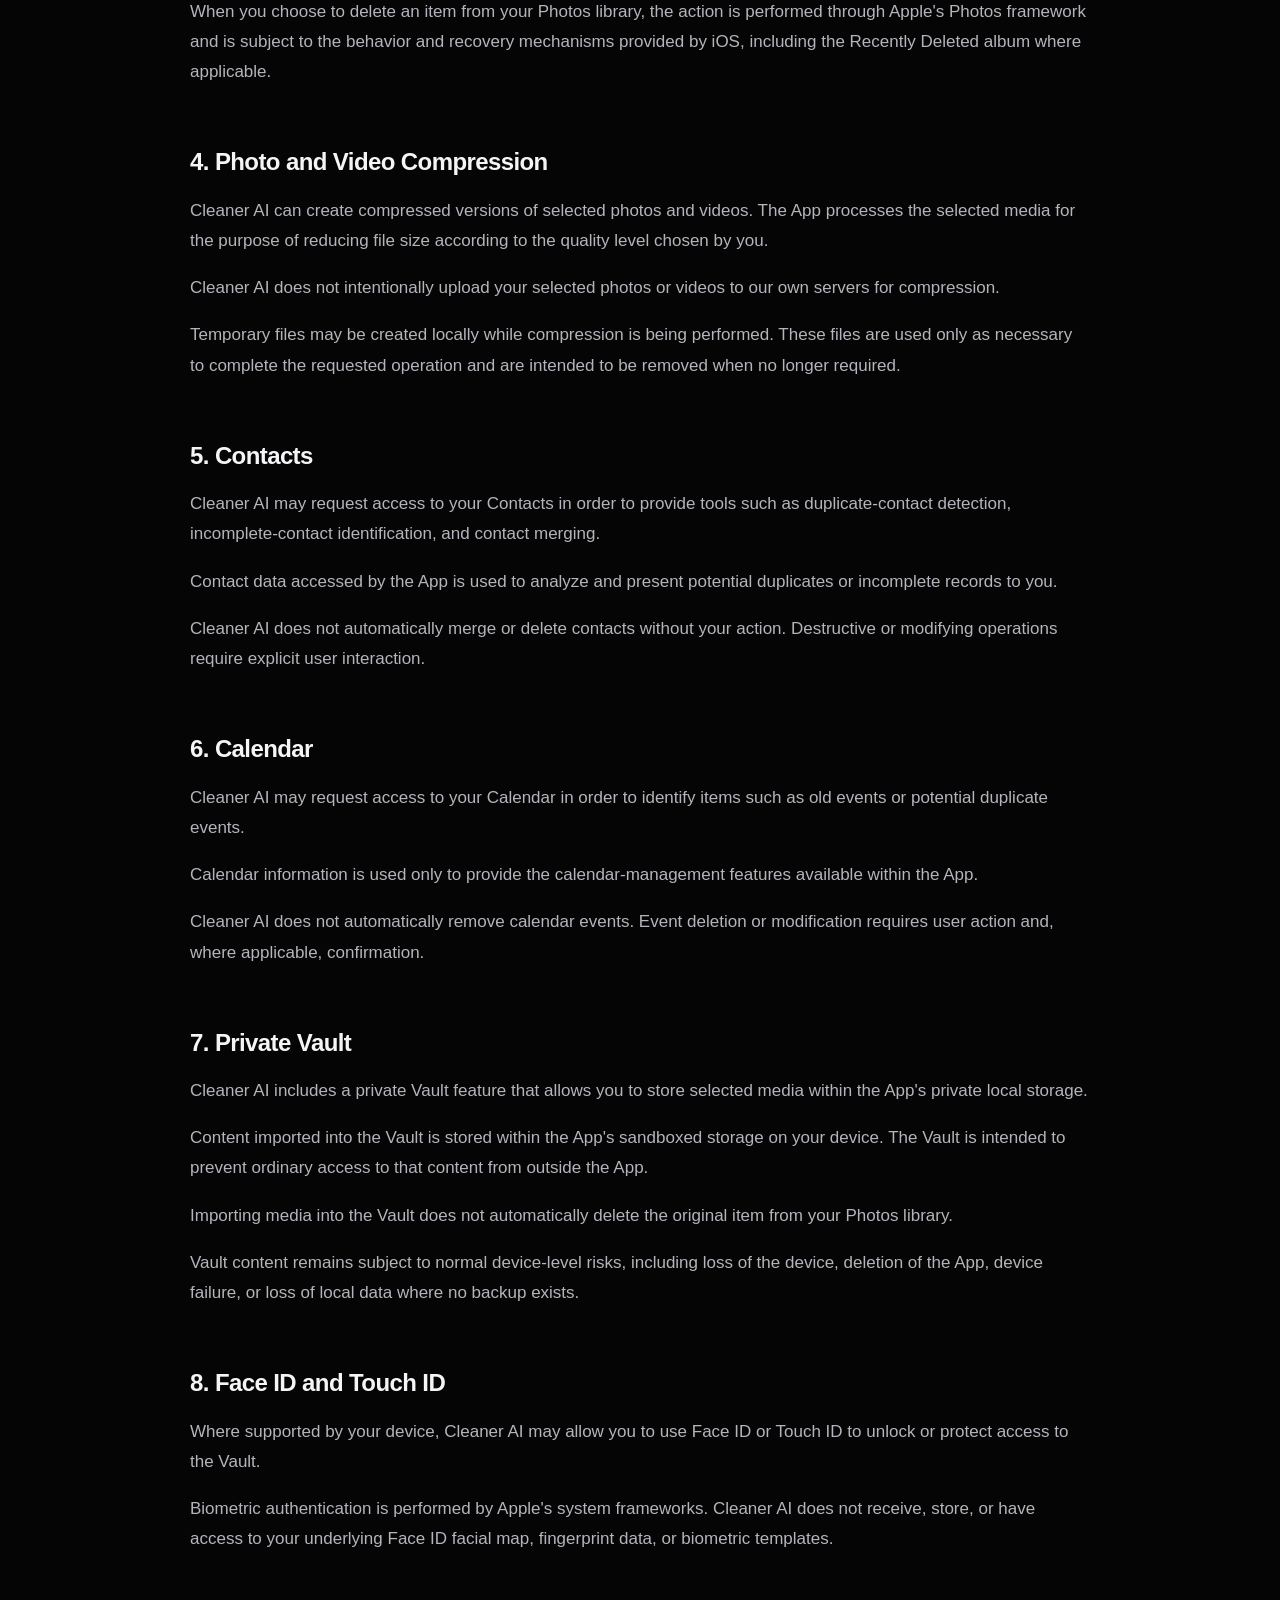
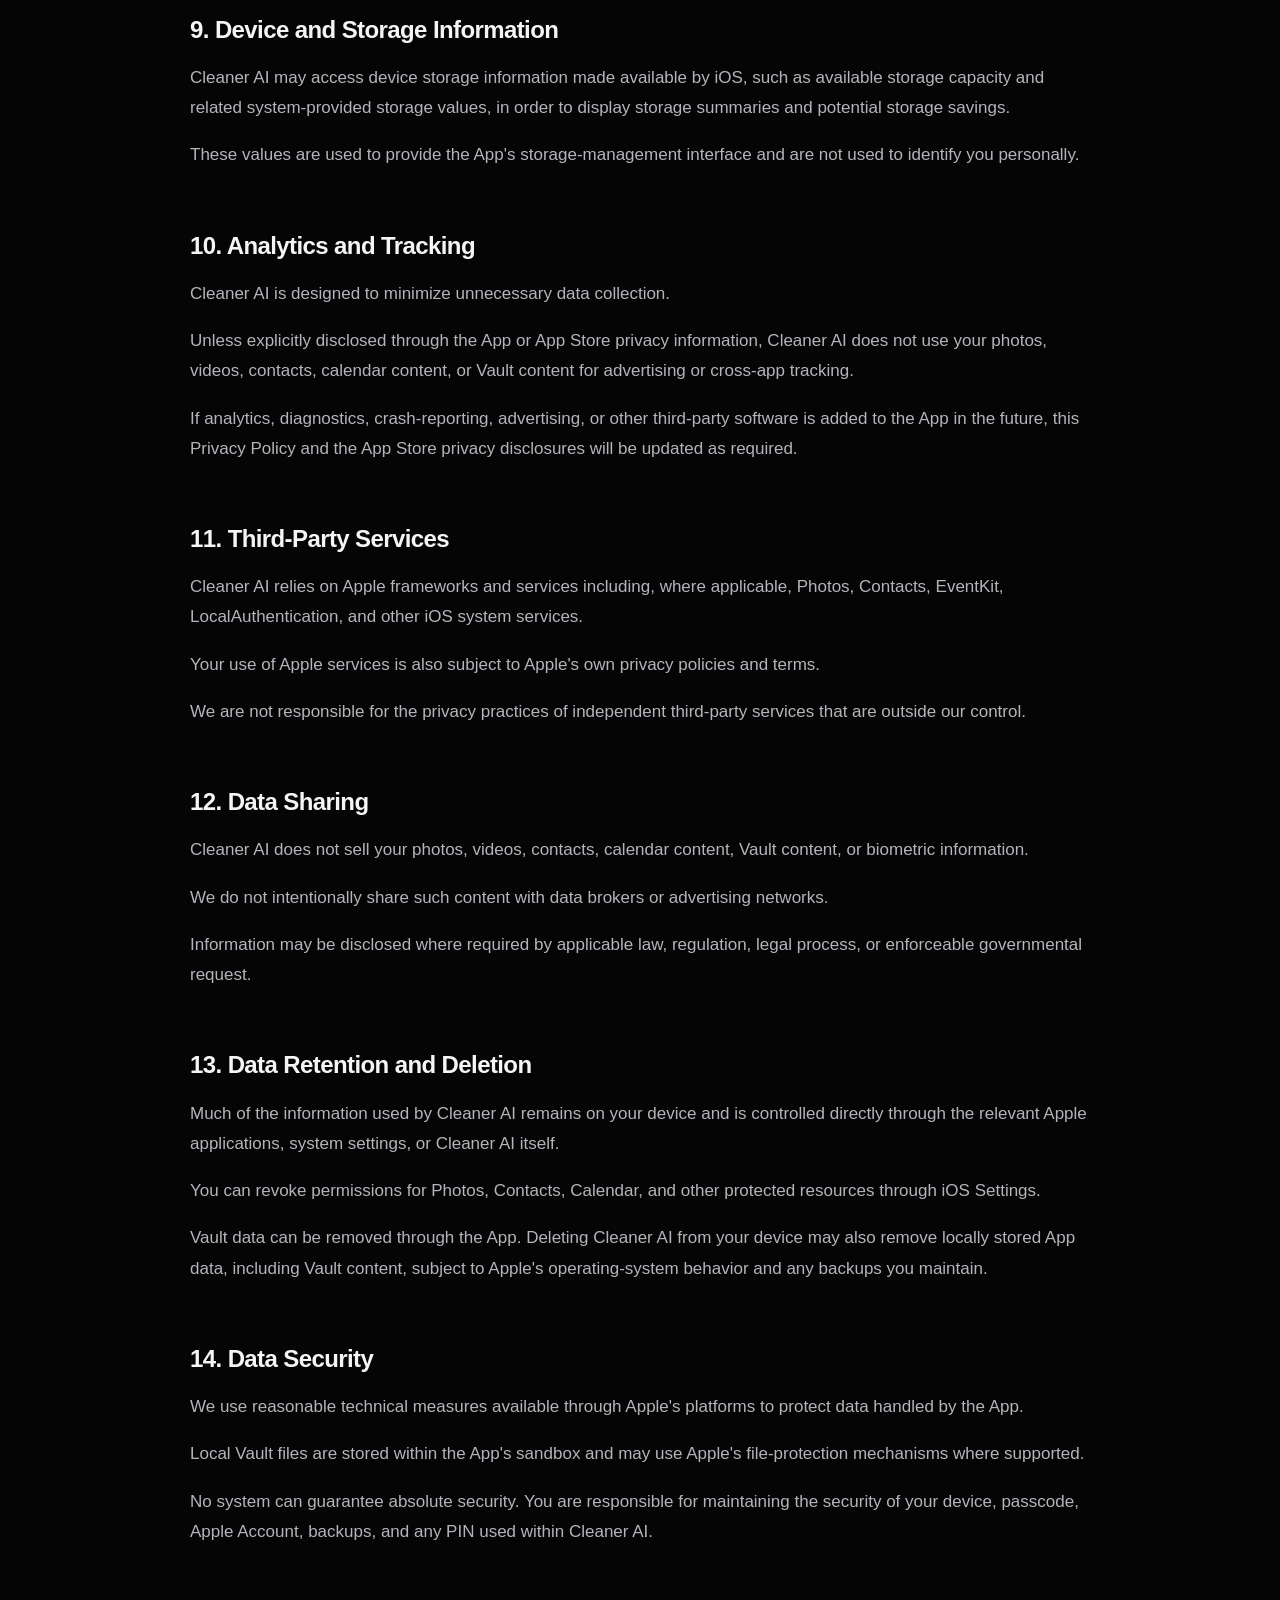
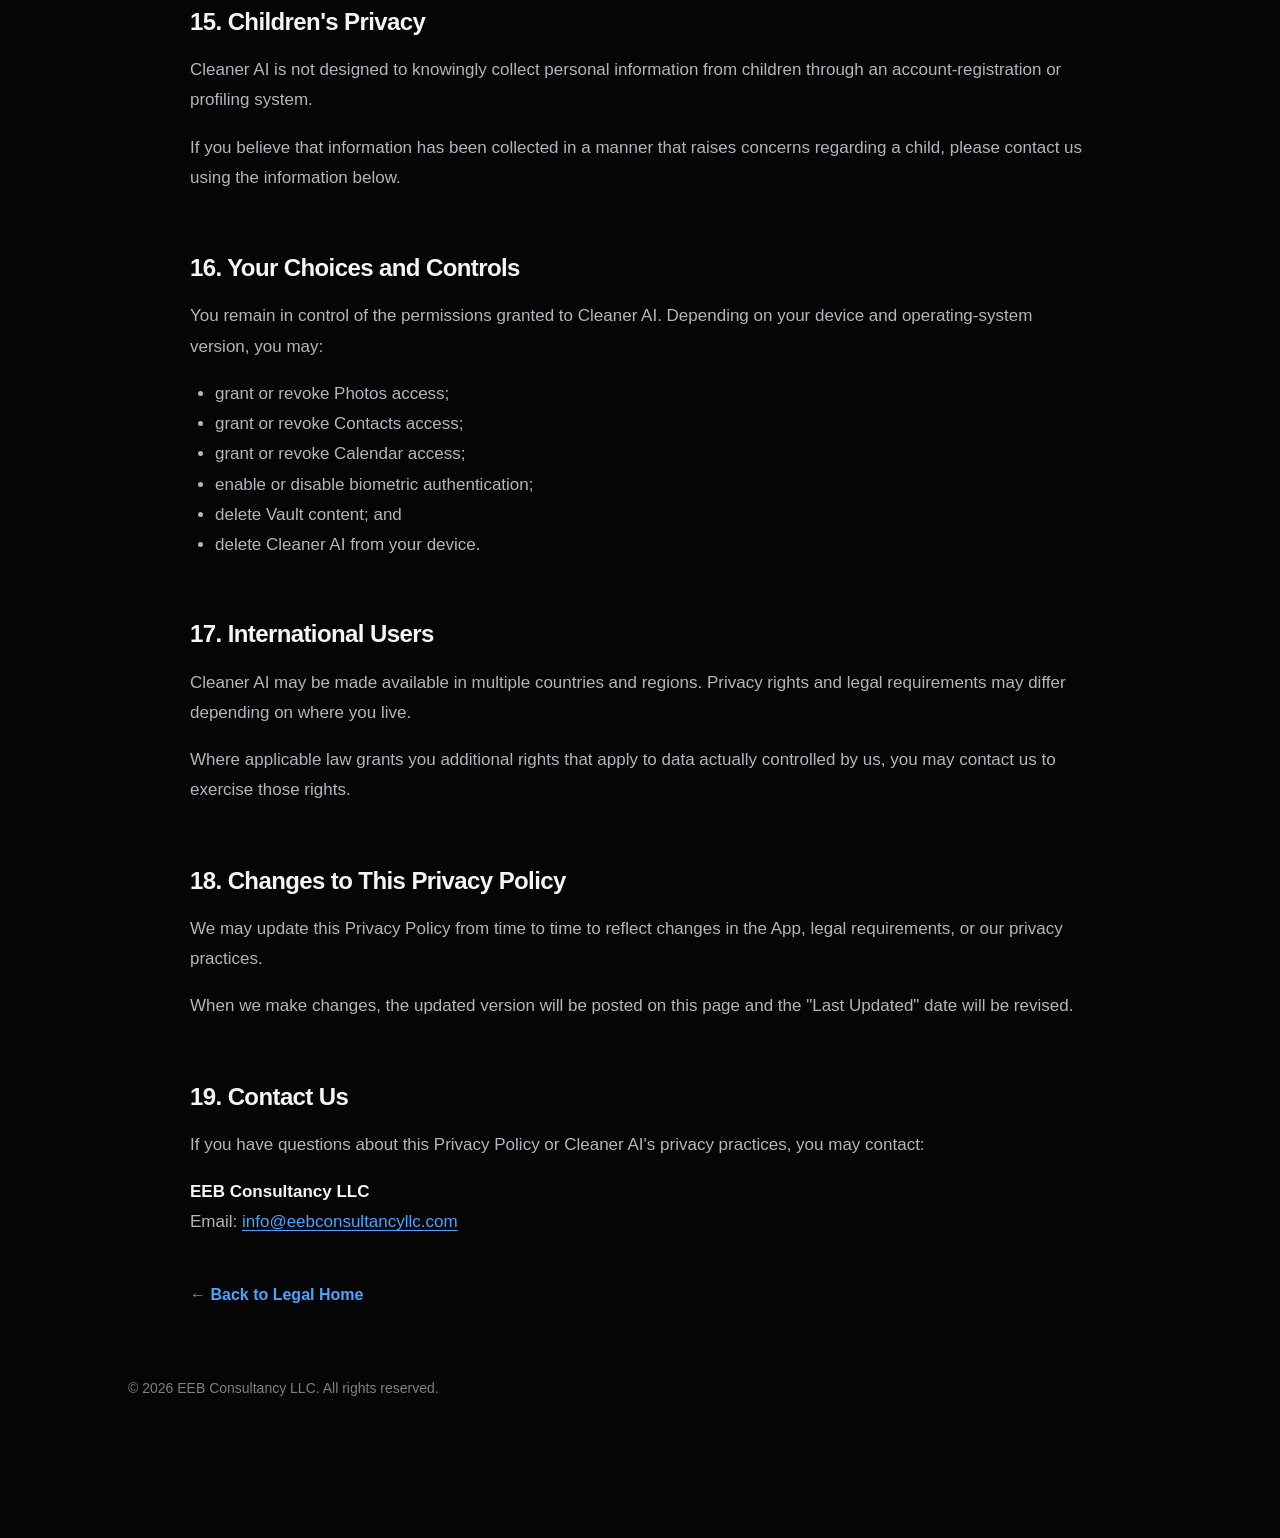
==== commit 8481bfa0: "Update privacy.html" ====
--- a/privacy.html
+++ b/privacy.html
@@ -3,10 +3,10 @@
 <head>
   <meta charset="utf-8">
   <meta name="viewport" content="width=device-width, initial-scale=1">
-  <title>Privacy Policy — Cleaner AI: Storage Cleaner</title>
+  <title>Privacy Policy — Cleaner AI: Free Up Space</title>
   <meta
     name="description"
-    content="Privacy Policy for Cleaner AI: Storage Cleaner."
+    content="Privacy Policy for Cleaner AI: Free Up Space."
   >
   <link rel="stylesheet" href="styles.css">
 </head>
@@ -15,7 +15,7 @@
 
   <header class="legal-header">
     <div class="container">
-      <p class="eyebrow">Cleaner AI: Storage Cleaner</p>
+      <p class="eyebrow">Cleaner AI: Free Up Space</p>
       <h1>Privacy Policy</h1>
       <p class="updated">Last Updated: August 2026</p>
     </div>
@@ -27,7 +27,7 @@
       <h2>1. Introduction</h2>
 
       <p>
-        Cleaner AI: Storage Cleaner ("Cleaner AI", "the App", "we", "us", or
+        Cleaner AI: Free Up Space ("Cleaner AI", "the App", "we", "us", or
         "our") is designed to help users analyze, organize, clean, compress,
         and privately store content on their Apple devices.
       </p>
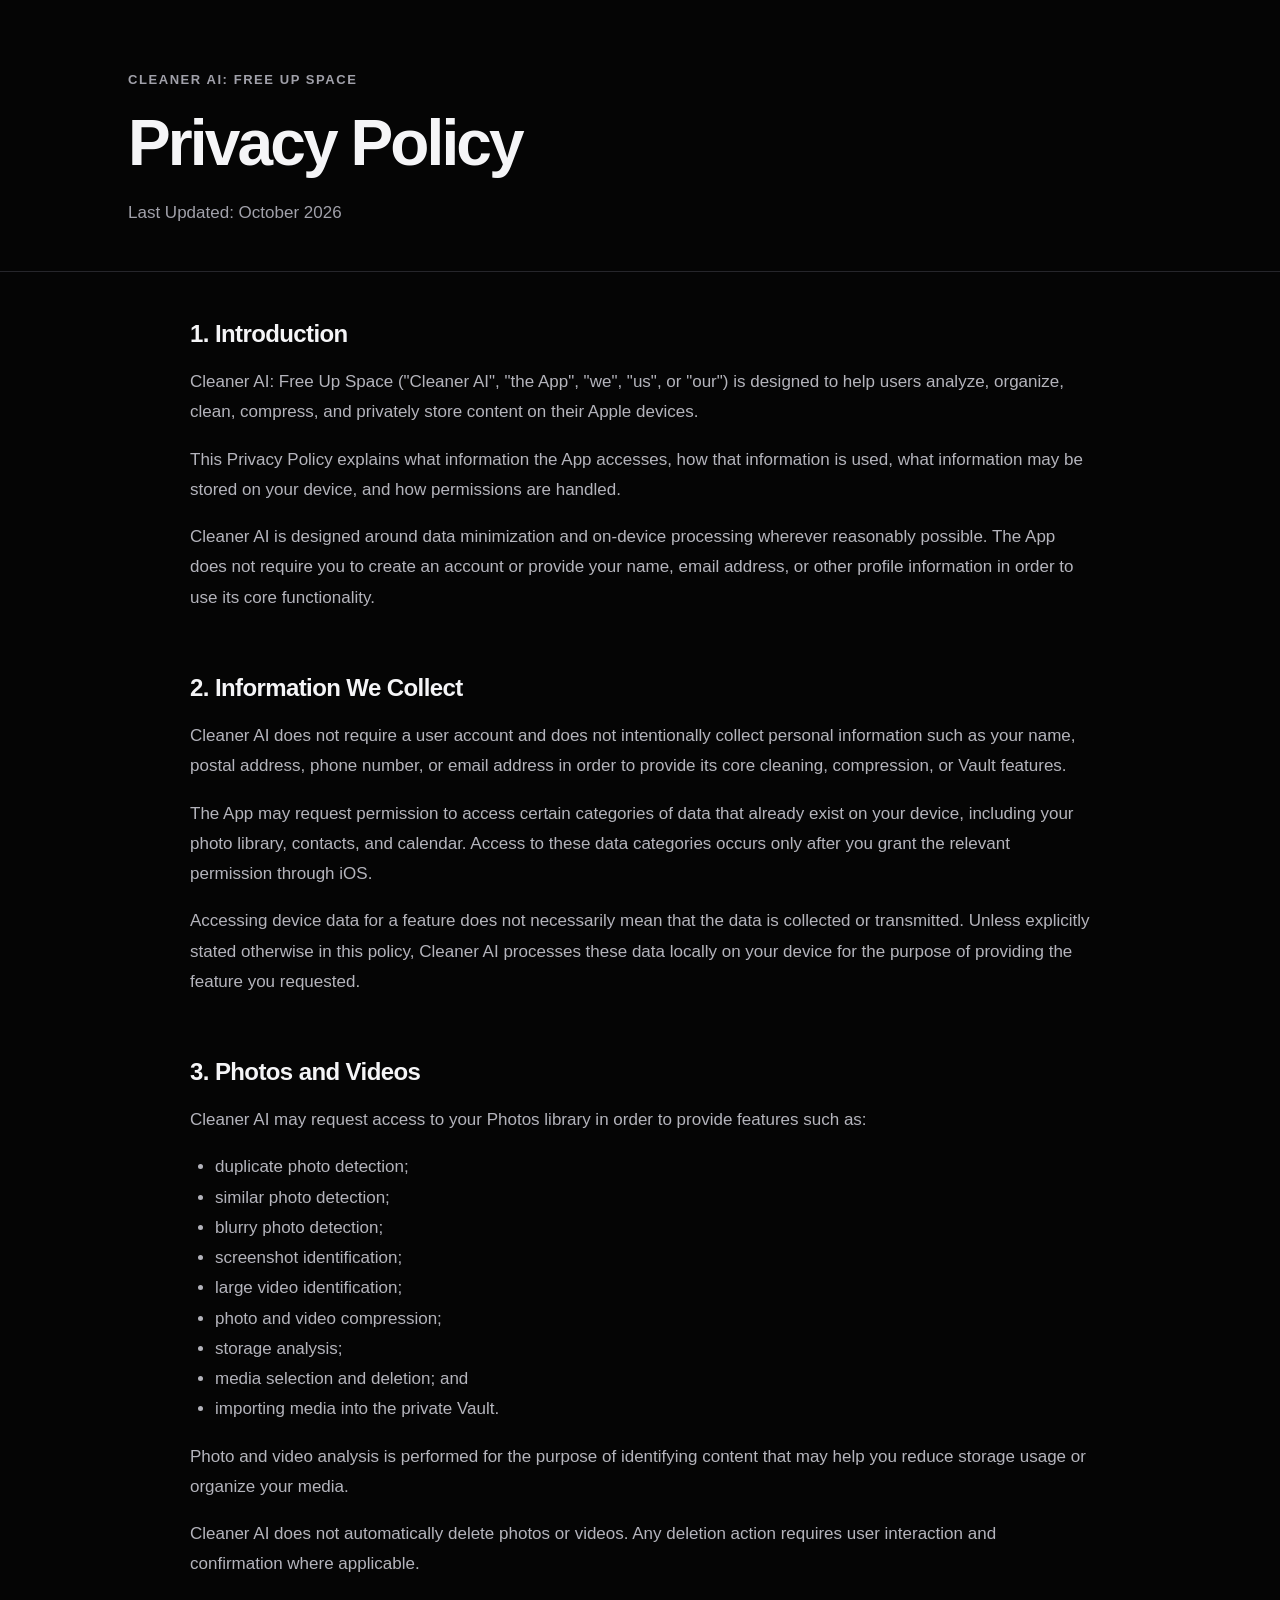
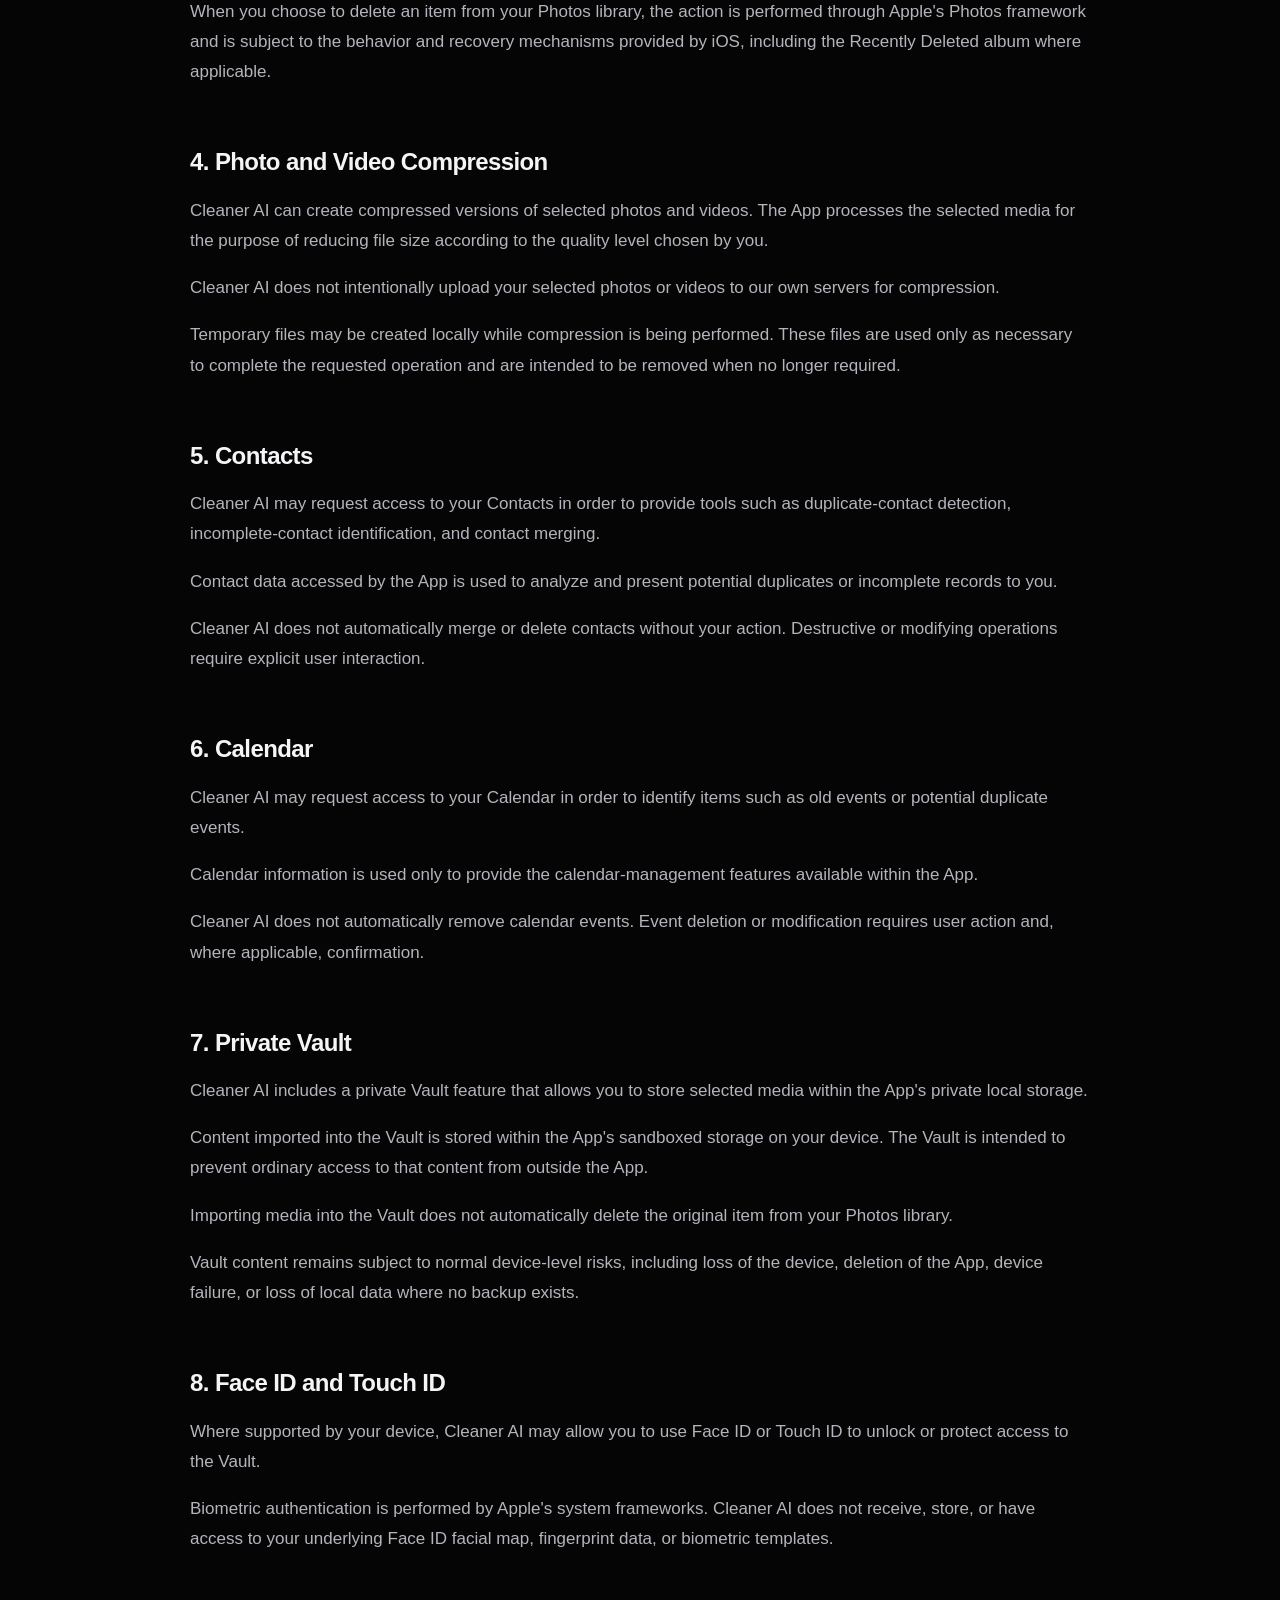
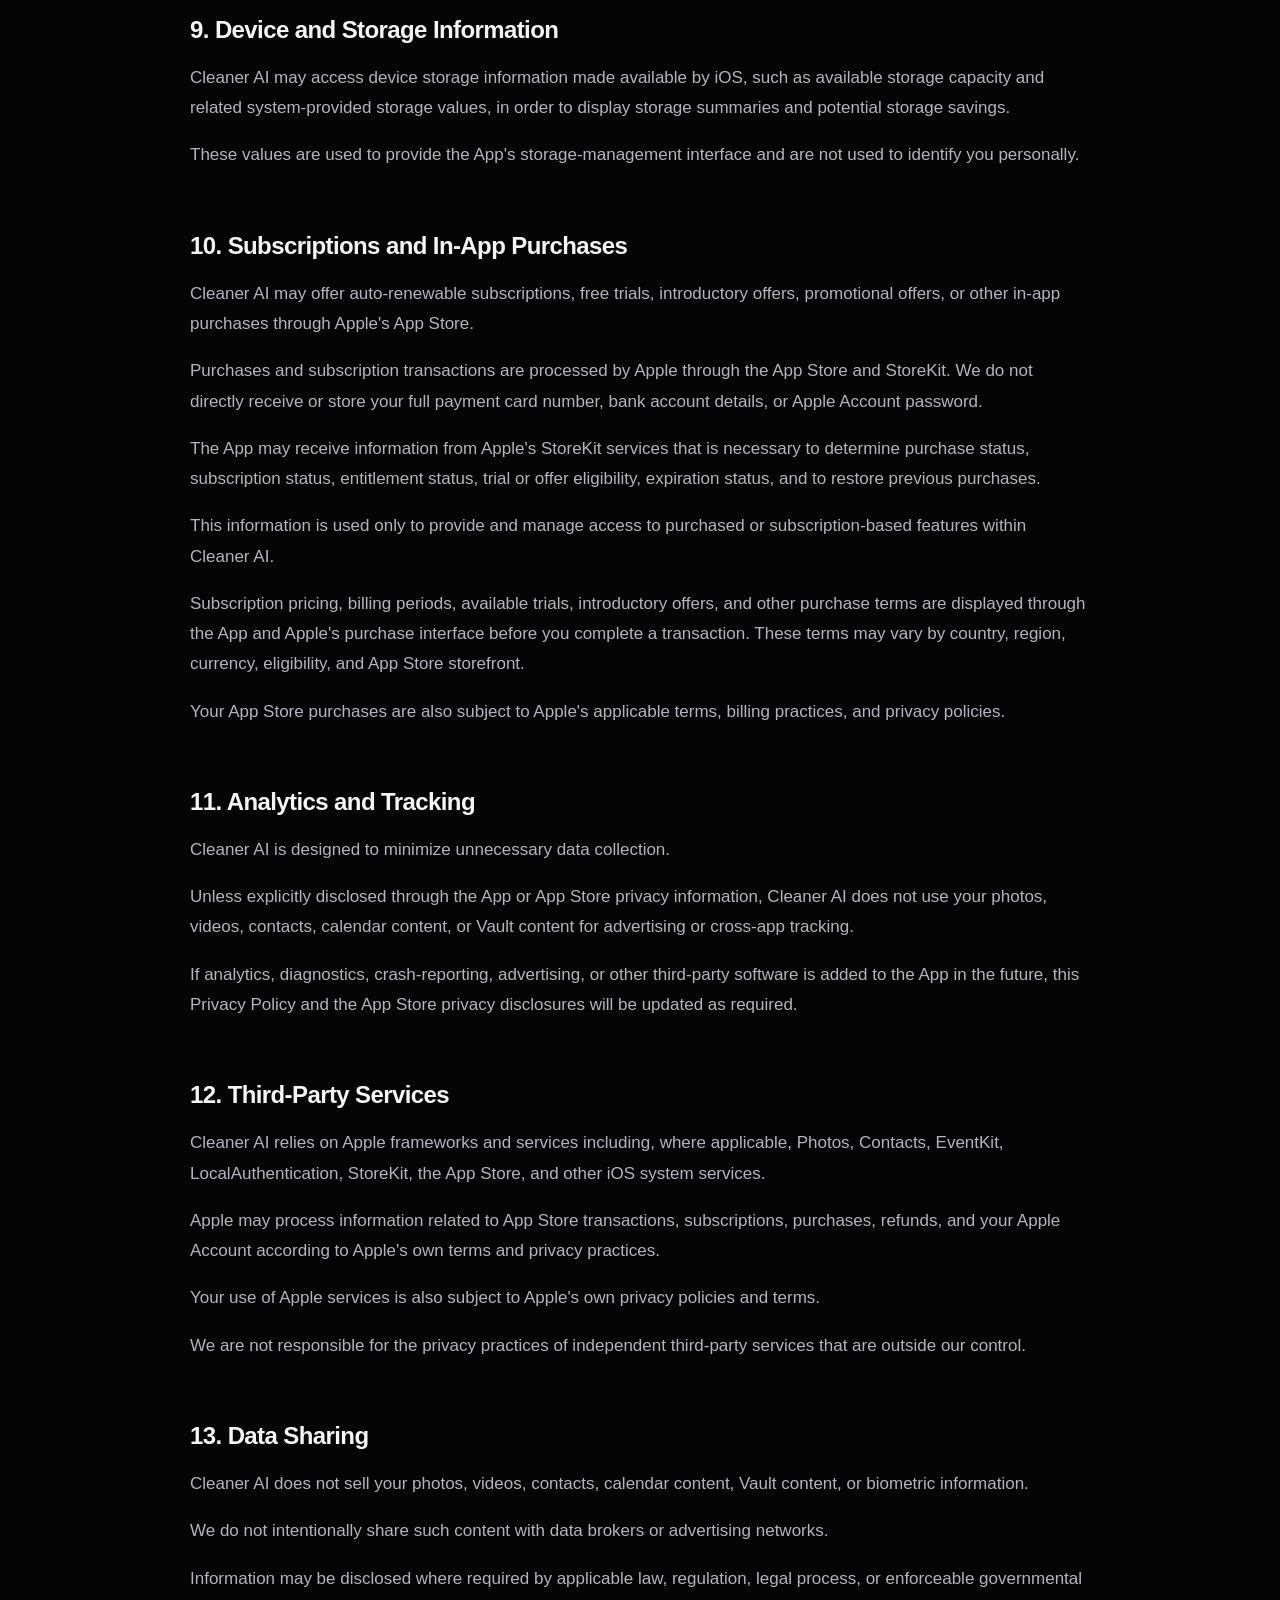
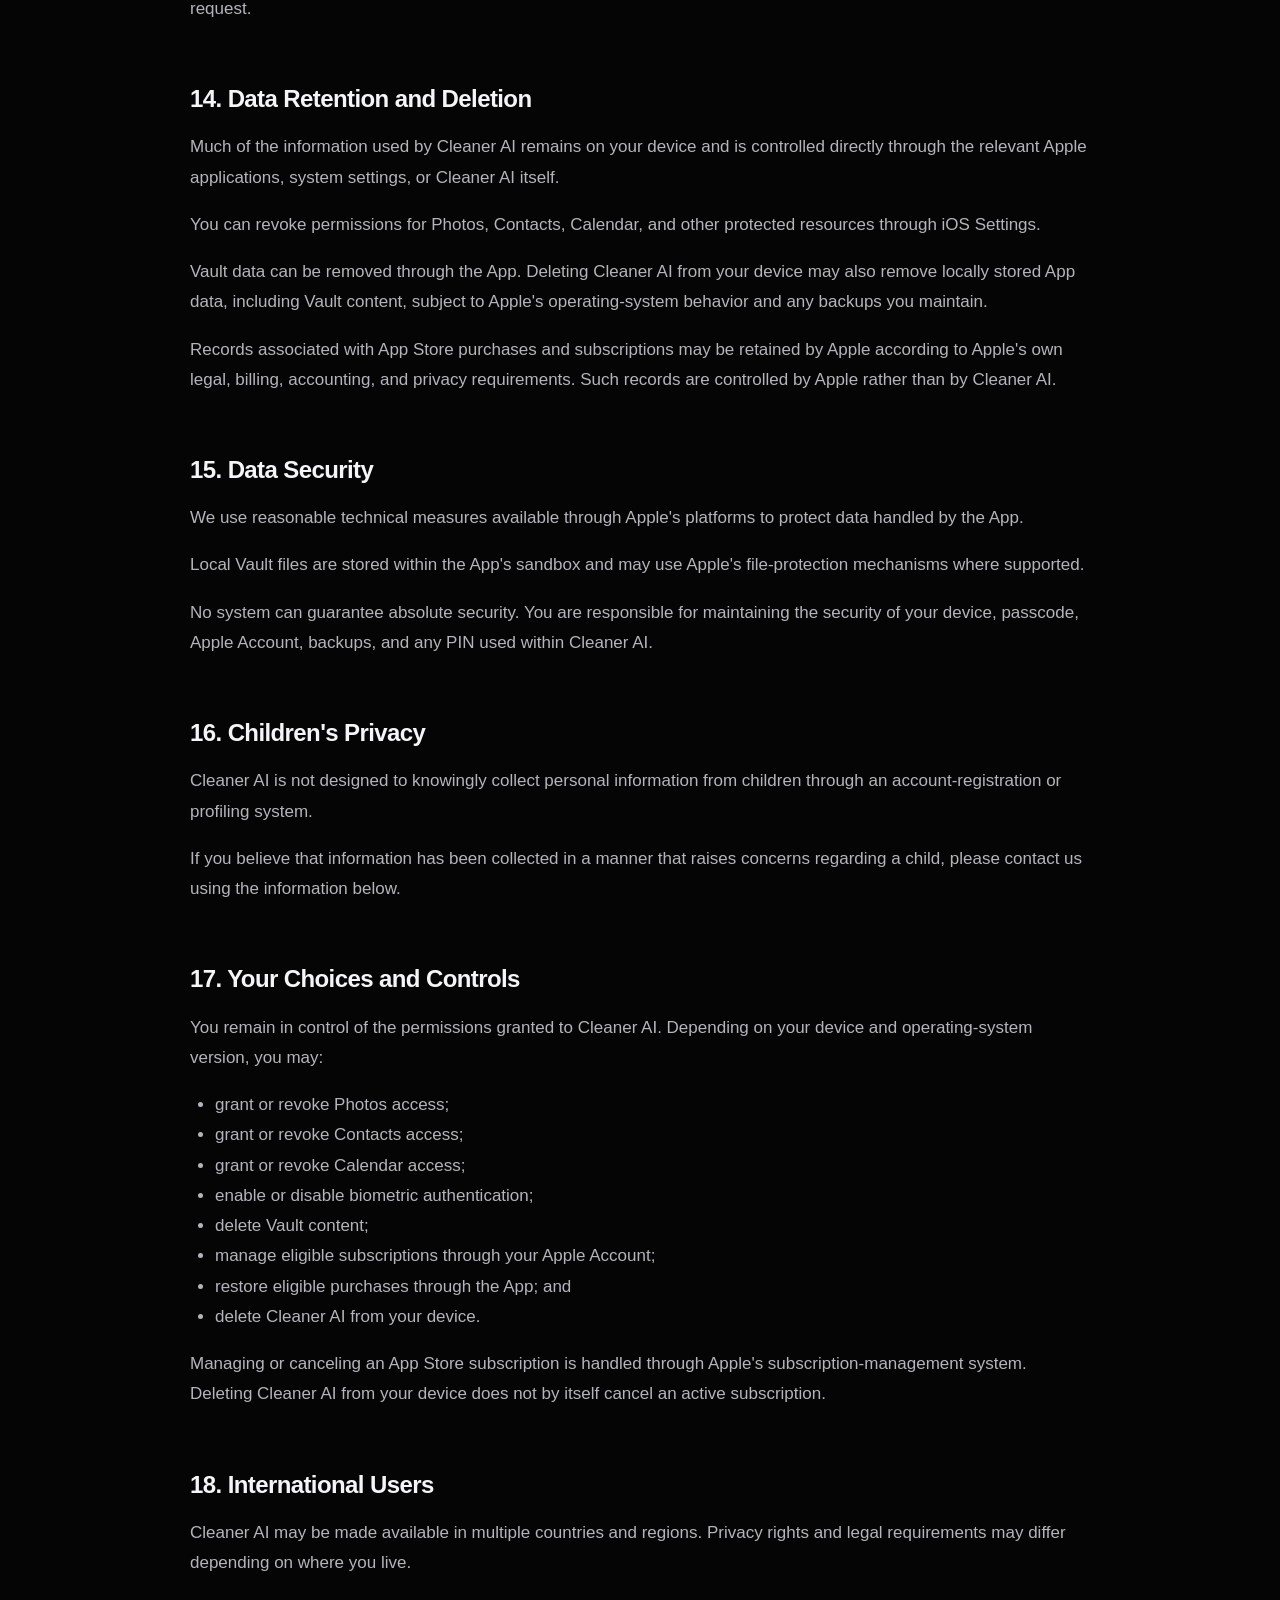
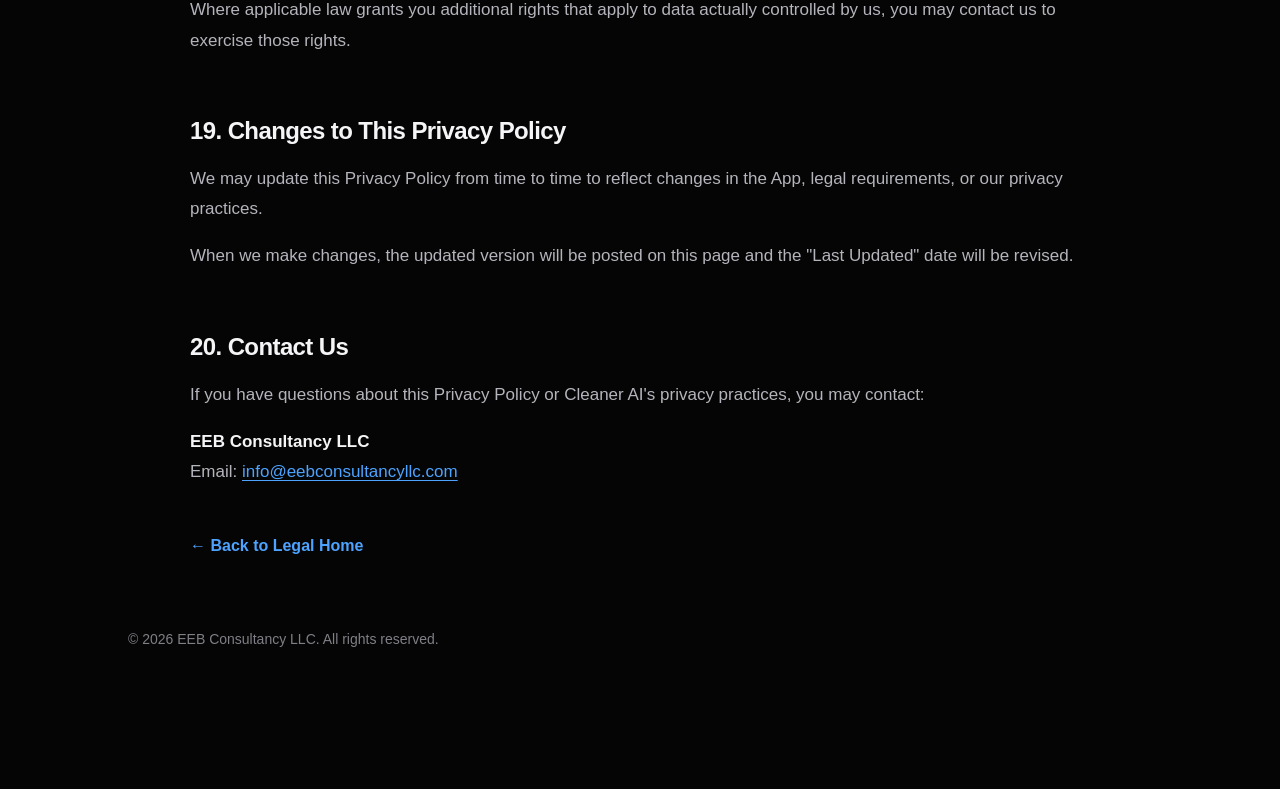
==== commit 3e5b76ab: "Update privacy.html" ====
--- a/privacy.html
+++ b/privacy.html
@@ -17,7 +17,7 @@
     <div class="container">
       <p class="eyebrow">Cleaner AI: Free Up Space</p>
       <h1>Privacy Policy</h1>
-      <p class="updated">Last Updated: August 2026</p>
+      <p class="updated">Last Updated: October 2026</p>
     </div>
   </header>
 
@@ -240,7 +240,50 @@
 
 
     <section>
-      <h2>10. Analytics and Tracking</h2>
+      <h2>10. Subscriptions and In-App Purchases</h2>
+
+      <p>
+        Cleaner AI may offer auto-renewable subscriptions, free trials,
+        introductory offers, promotional offers, or other in-app purchases
+        through Apple's App Store.
+      </p>
+
+      <p>
+        Purchases and subscription transactions are processed by Apple through
+        the App Store and StoreKit. We do not directly receive or store your
+        full payment card number, bank account details, or Apple Account
+        password.
+      </p>
+
+      <p>
+        The App may receive information from Apple's StoreKit services that is
+        necessary to determine purchase status, subscription status,
+        entitlement status, trial or offer eligibility, expiration status,
+        and to restore previous purchases.
+      </p>
+
+      <p>
+        This information is used only to provide and manage access to
+        purchased or subscription-based features within Cleaner AI.
+      </p>
+
+      <p>
+        Subscription pricing, billing periods, available trials, introductory
+        offers, and other purchase terms are displayed through the App and
+        Apple's purchase interface before you complete a transaction. These
+        terms may vary by country, region, currency, eligibility, and App Store
+        storefront.
+      </p>
+
+      <p>
+        Your App Store purchases are also subject to Apple's applicable terms,
+        billing practices, and privacy policies.
+      </p>
+    </section>
+
+
+    <section>
+      <h2>11. Analytics and Tracking</h2>
 
       <p>
         Cleaner AI is designed to minimize unnecessary data collection.
@@ -263,12 +306,18 @@
 
 
     <section>
-      <h2>11. Third-Party Services</h2>
+      <h2>12. Third-Party Services</h2>
 
       <p>
         Cleaner AI relies on Apple frameworks and services including,
-        where applicable, Photos, Contacts, EventKit,
-        LocalAuthentication, and other iOS system services.
+        where applicable, Photos, Contacts, EventKit, LocalAuthentication,
+        StoreKit, the App Store, and other iOS system services.
+      </p>
+
+      <p>
+        Apple may process information related to App Store transactions,
+        subscriptions, purchases, refunds, and your Apple Account according
+        to Apple's own terms and privacy practices.
       </p>
 
       <p>
@@ -284,7 +333,7 @@
 
 
     <section>
-      <h2>12. Data Sharing</h2>
+      <h2>13. Data Sharing</h2>
 
       <p>
         Cleaner AI does not sell your photos, videos, contacts, calendar
@@ -304,7 +353,7 @@
 
 
     <section>
-      <h2>13. Data Retention and Deletion</h2>
+      <h2>14. Data Retention and Deletion</h2>
 
       <p>
         Much of the information used by Cleaner AI remains on your device
@@ -323,11 +372,18 @@
         content, subject to Apple's operating-system behavior and any backups
         you maintain.
       </p>
-    </section>
-
-
-    <section>
-      <h2>14. Data Security</h2>
+
+      <p>
+        Records associated with App Store purchases and subscriptions may be
+        retained by Apple according to Apple's own legal, billing, accounting,
+        and privacy requirements. Such records are controlled by Apple rather
+        than by Cleaner AI.
+      </p>
+    </section>
+
+
+    <section>
+      <h2>15. Data Security</h2>
 
       <p>
         We use reasonable technical measures available through Apple's
@@ -348,7 +404,7 @@
 
 
     <section>
-      <h2>15. Children's Privacy</h2>
+      <h2>16. Children's Privacy</h2>
 
       <p>
         Cleaner AI is not designed to knowingly collect personal information
@@ -364,7 +420,7 @@
 
 
     <section>
-      <h2>16. Your Choices and Controls</h2>
+      <h2>17. Your Choices and Controls</h2>
 
       <p>
         You remain in control of the permissions granted to Cleaner AI.
@@ -376,14 +432,22 @@
         <li>grant or revoke Contacts access;</li>
         <li>grant or revoke Calendar access;</li>
         <li>enable or disable biometric authentication;</li>
-        <li>delete Vault content; and</li>
+        <li>delete Vault content;</li>
+        <li>manage eligible subscriptions through your Apple Account;</li>
+        <li>restore eligible purchases through the App; and</li>
         <li>delete Cleaner AI from your device.</li>
       </ul>
-    </section>
-
-
-    <section>
-      <h2>17. International Users</h2>
+
+      <p>
+        Managing or canceling an App Store subscription is handled through
+        Apple's subscription-management system. Deleting Cleaner AI from your
+        device does not by itself cancel an active subscription.
+      </p>
+    </section>
+
+
+    <section>
+      <h2>18. International Users</h2>
 
       <p>
         Cleaner AI may be made available in multiple countries and regions.
@@ -399,7 +463,7 @@
 
 
     <section>
-      <h2>18. Changes to This Privacy Policy</h2>
+      <h2>19. Changes to This Privacy Policy</h2>
 
       <p>
         We may update this Privacy Policy from time to time to reflect changes
@@ -414,7 +478,7 @@
 
 
     <section>
-      <h2>19. Contact Us</h2>
+      <h2>20. Contact Us</h2>
 
       <p>
         If you have questions about this Privacy Policy or Cleaner AI's
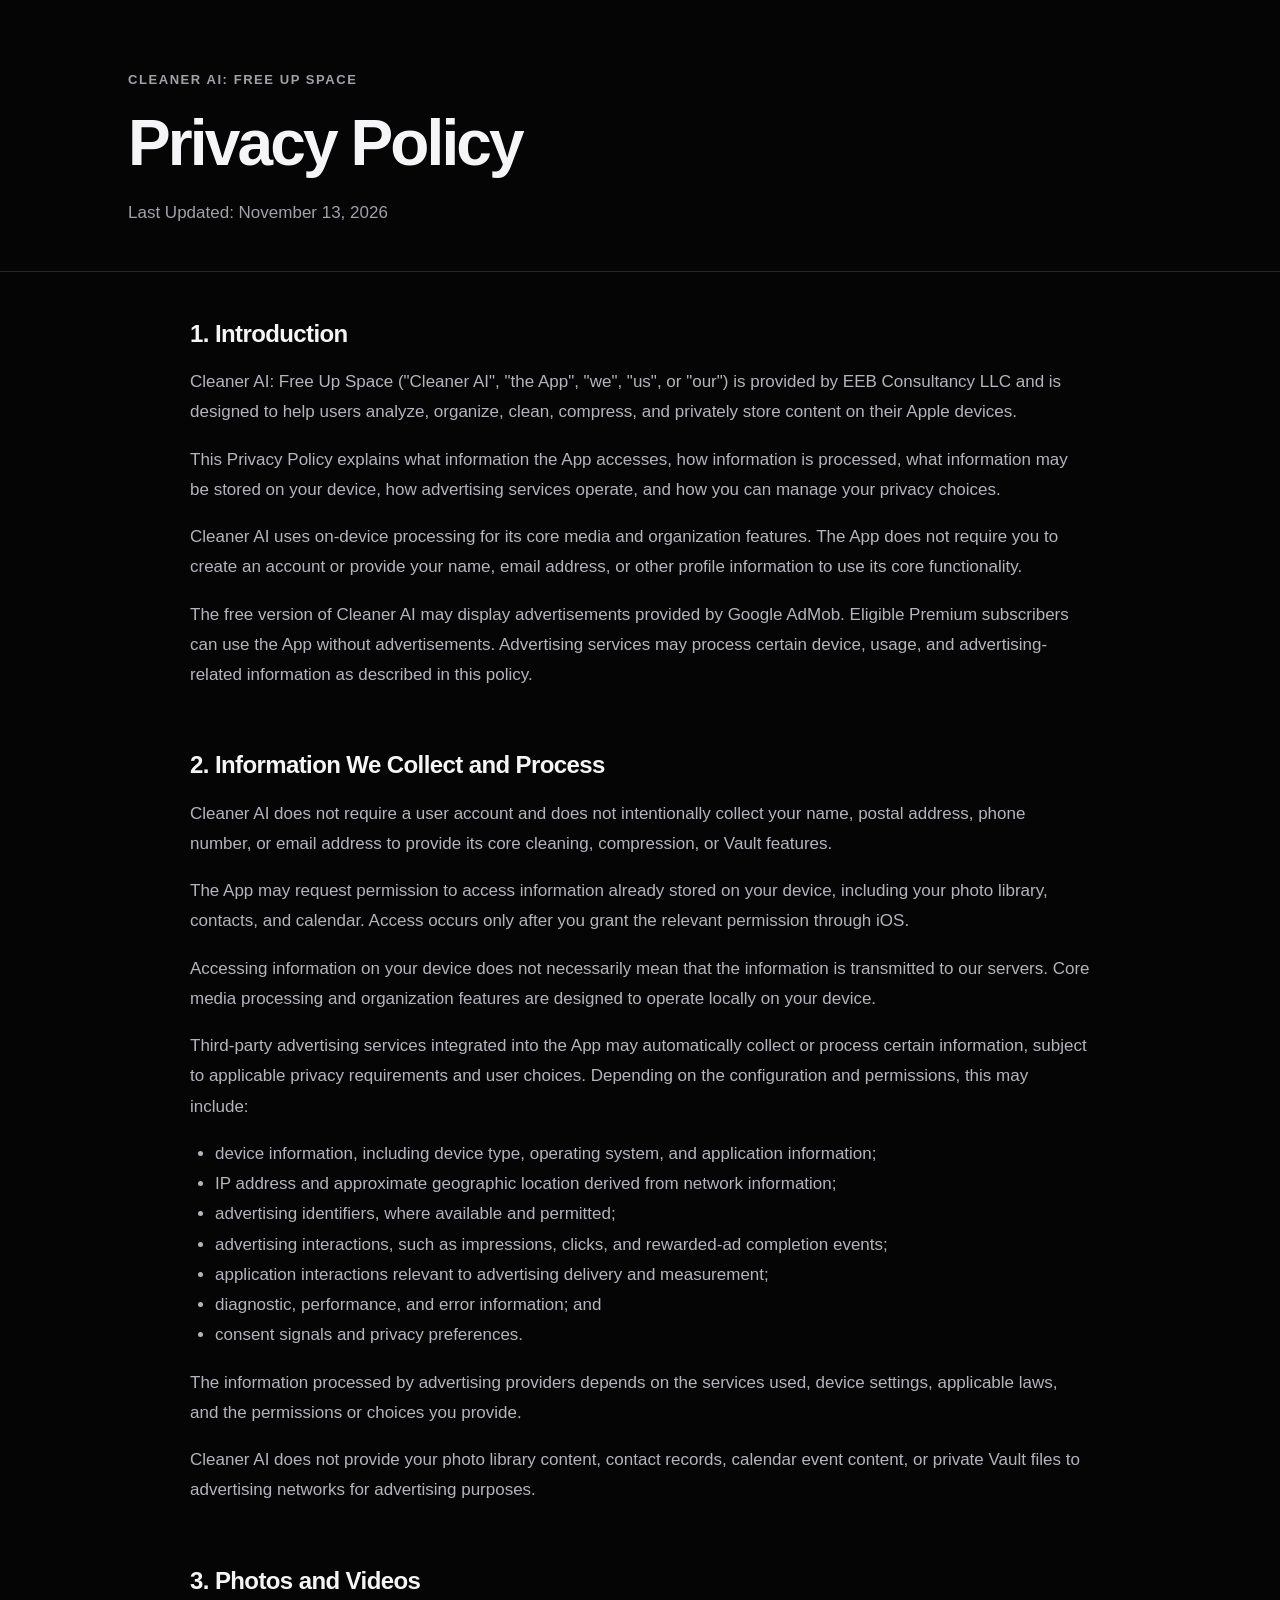
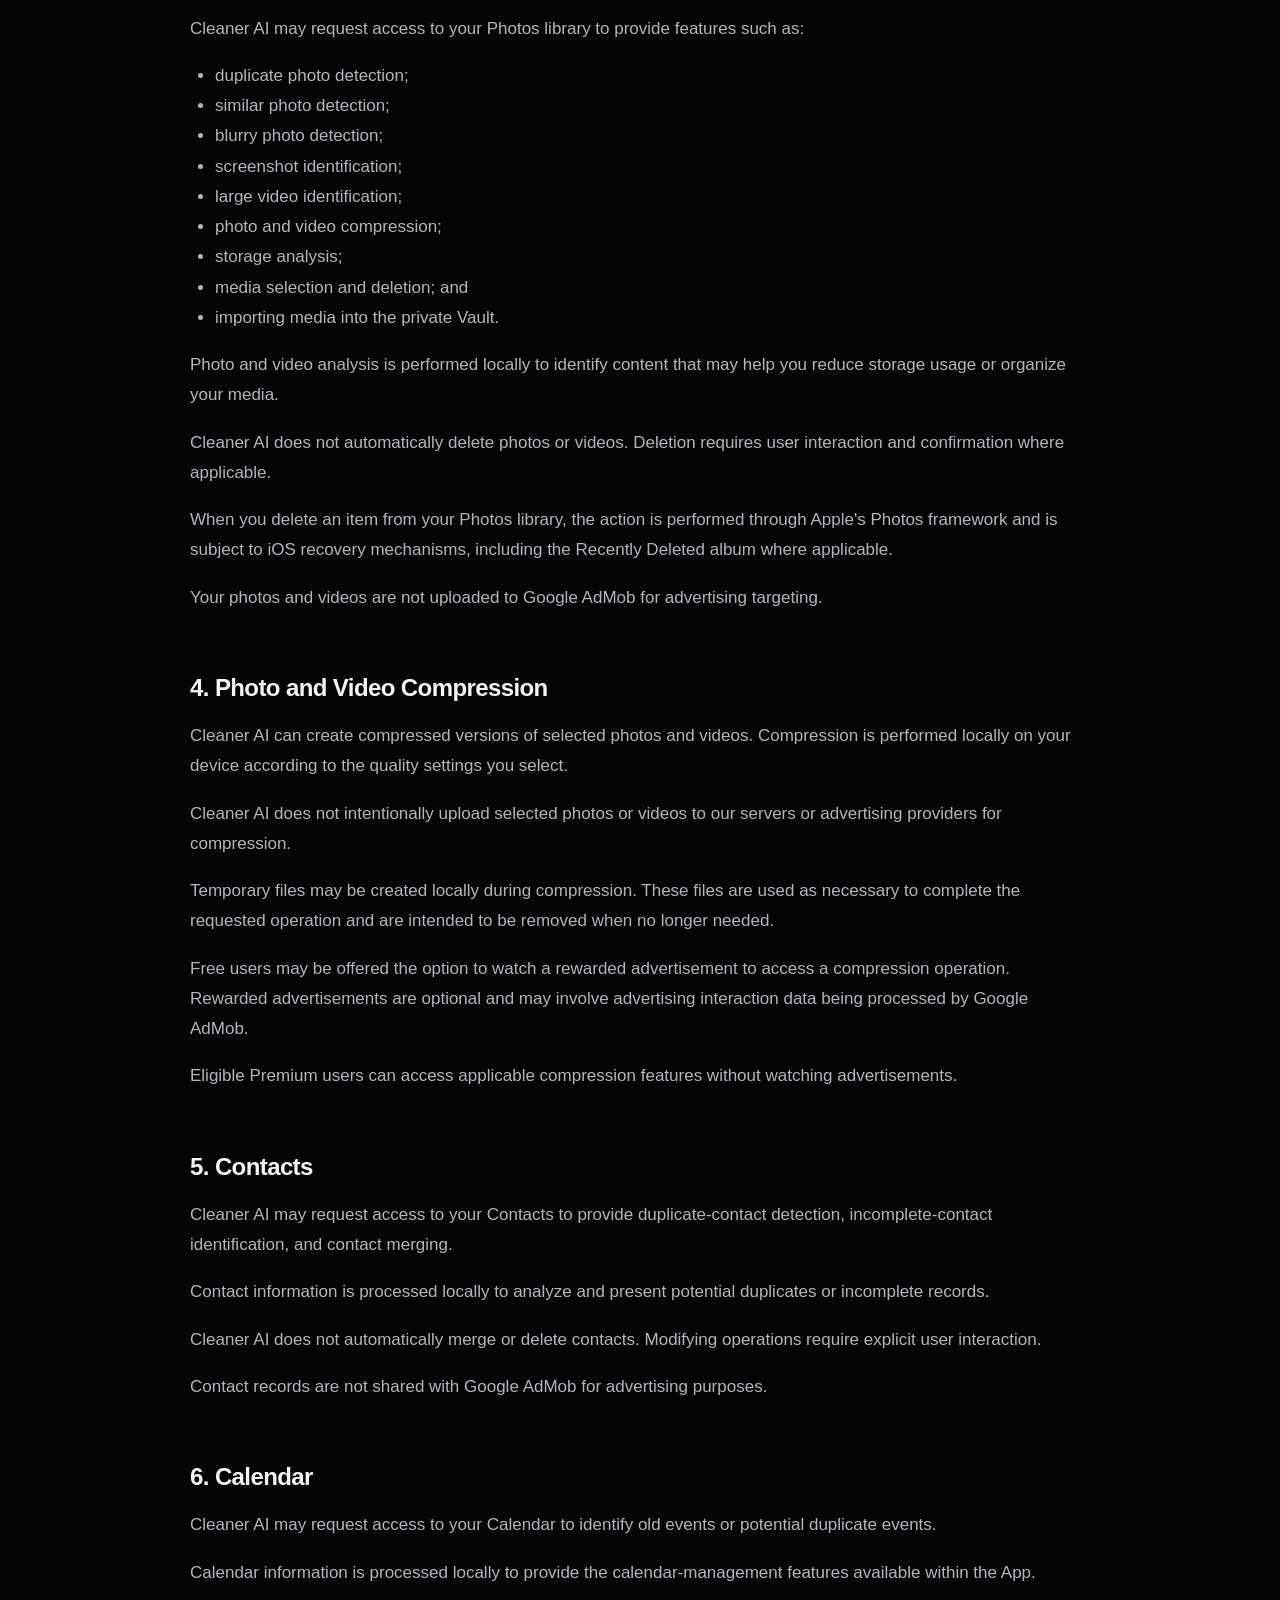
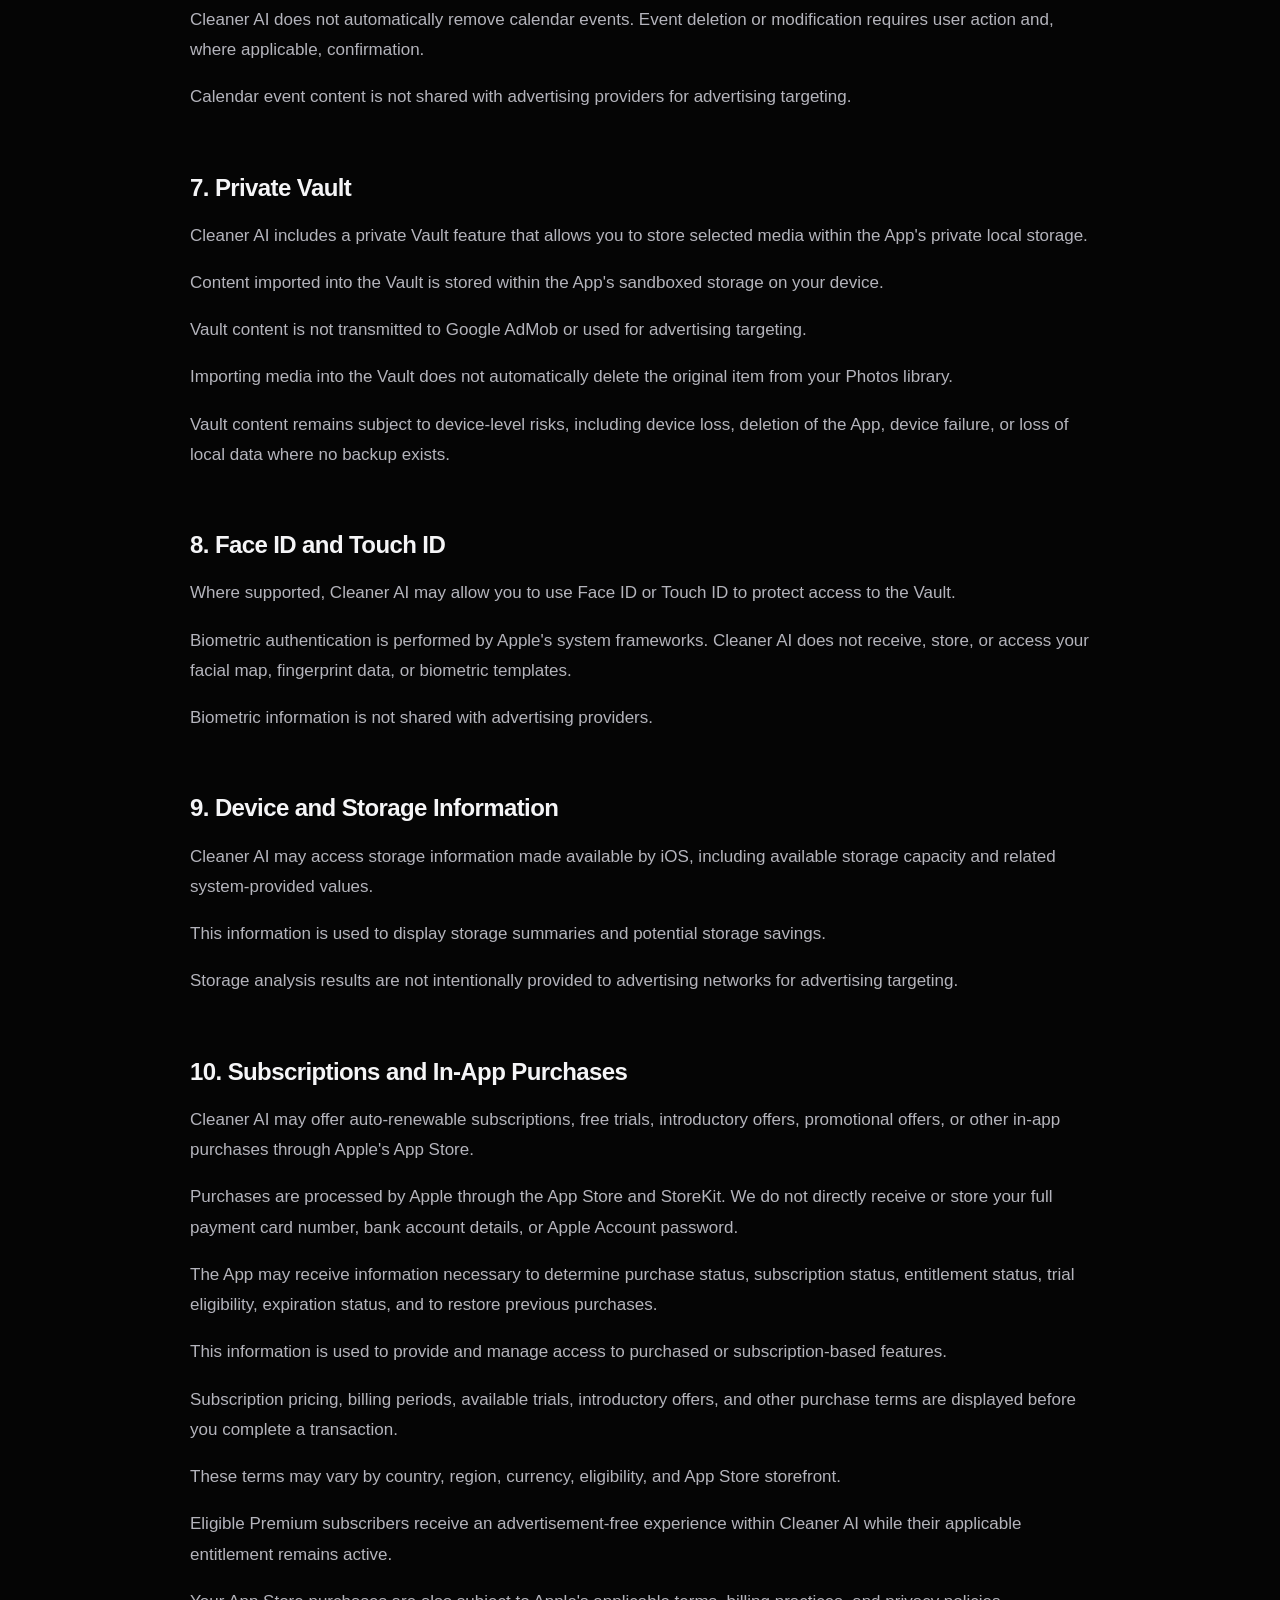
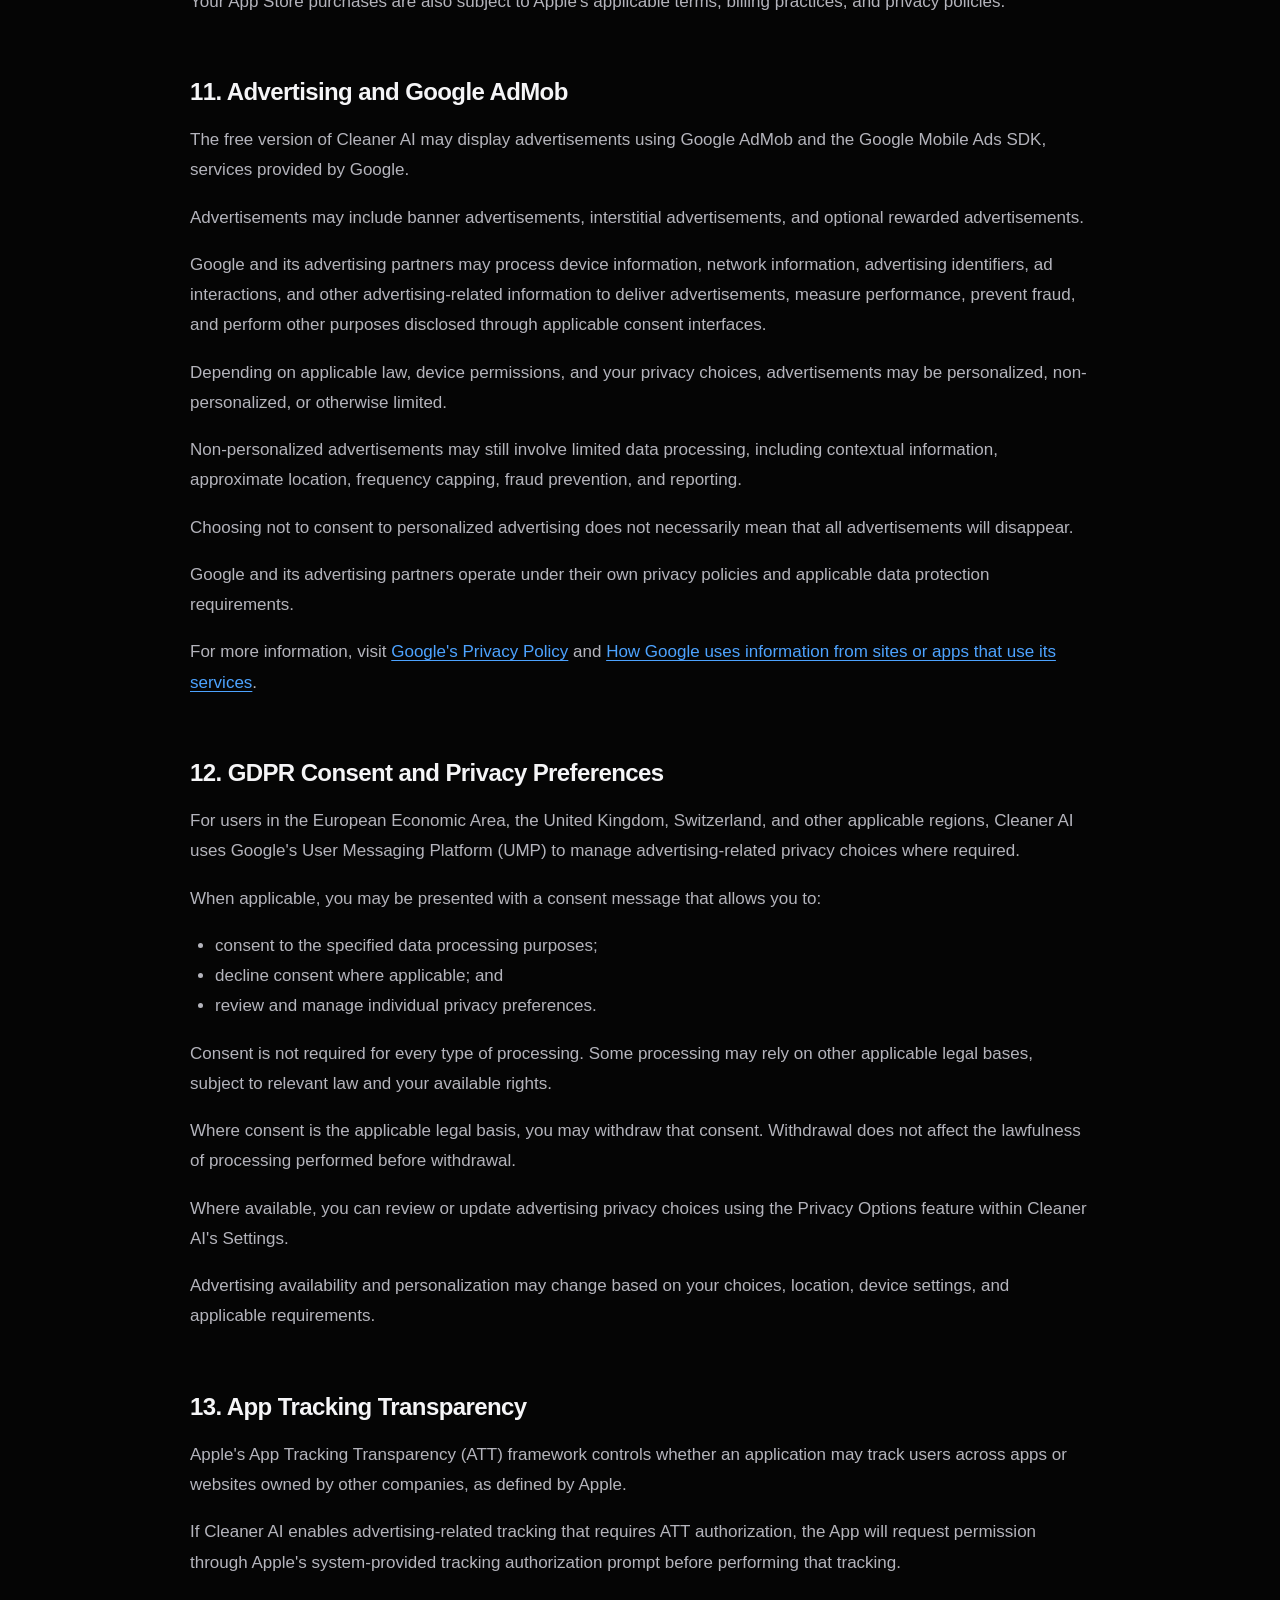
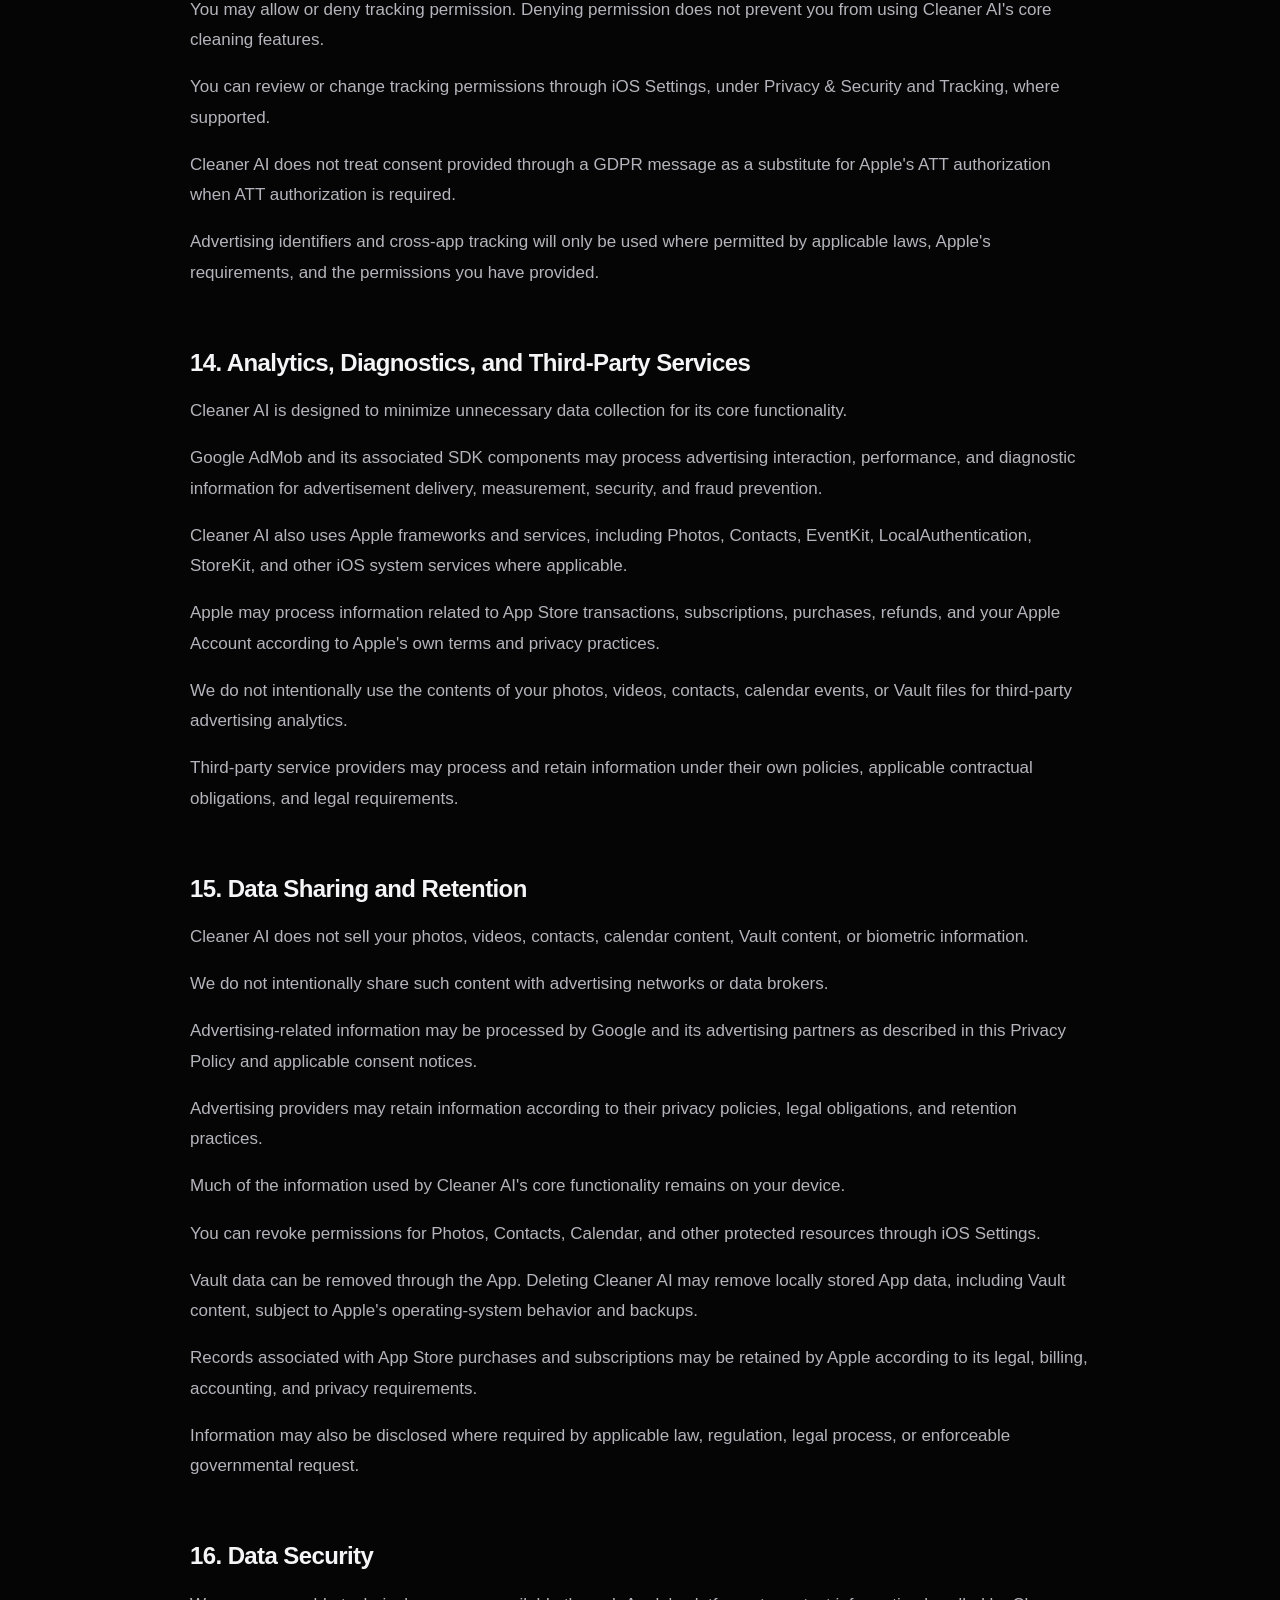
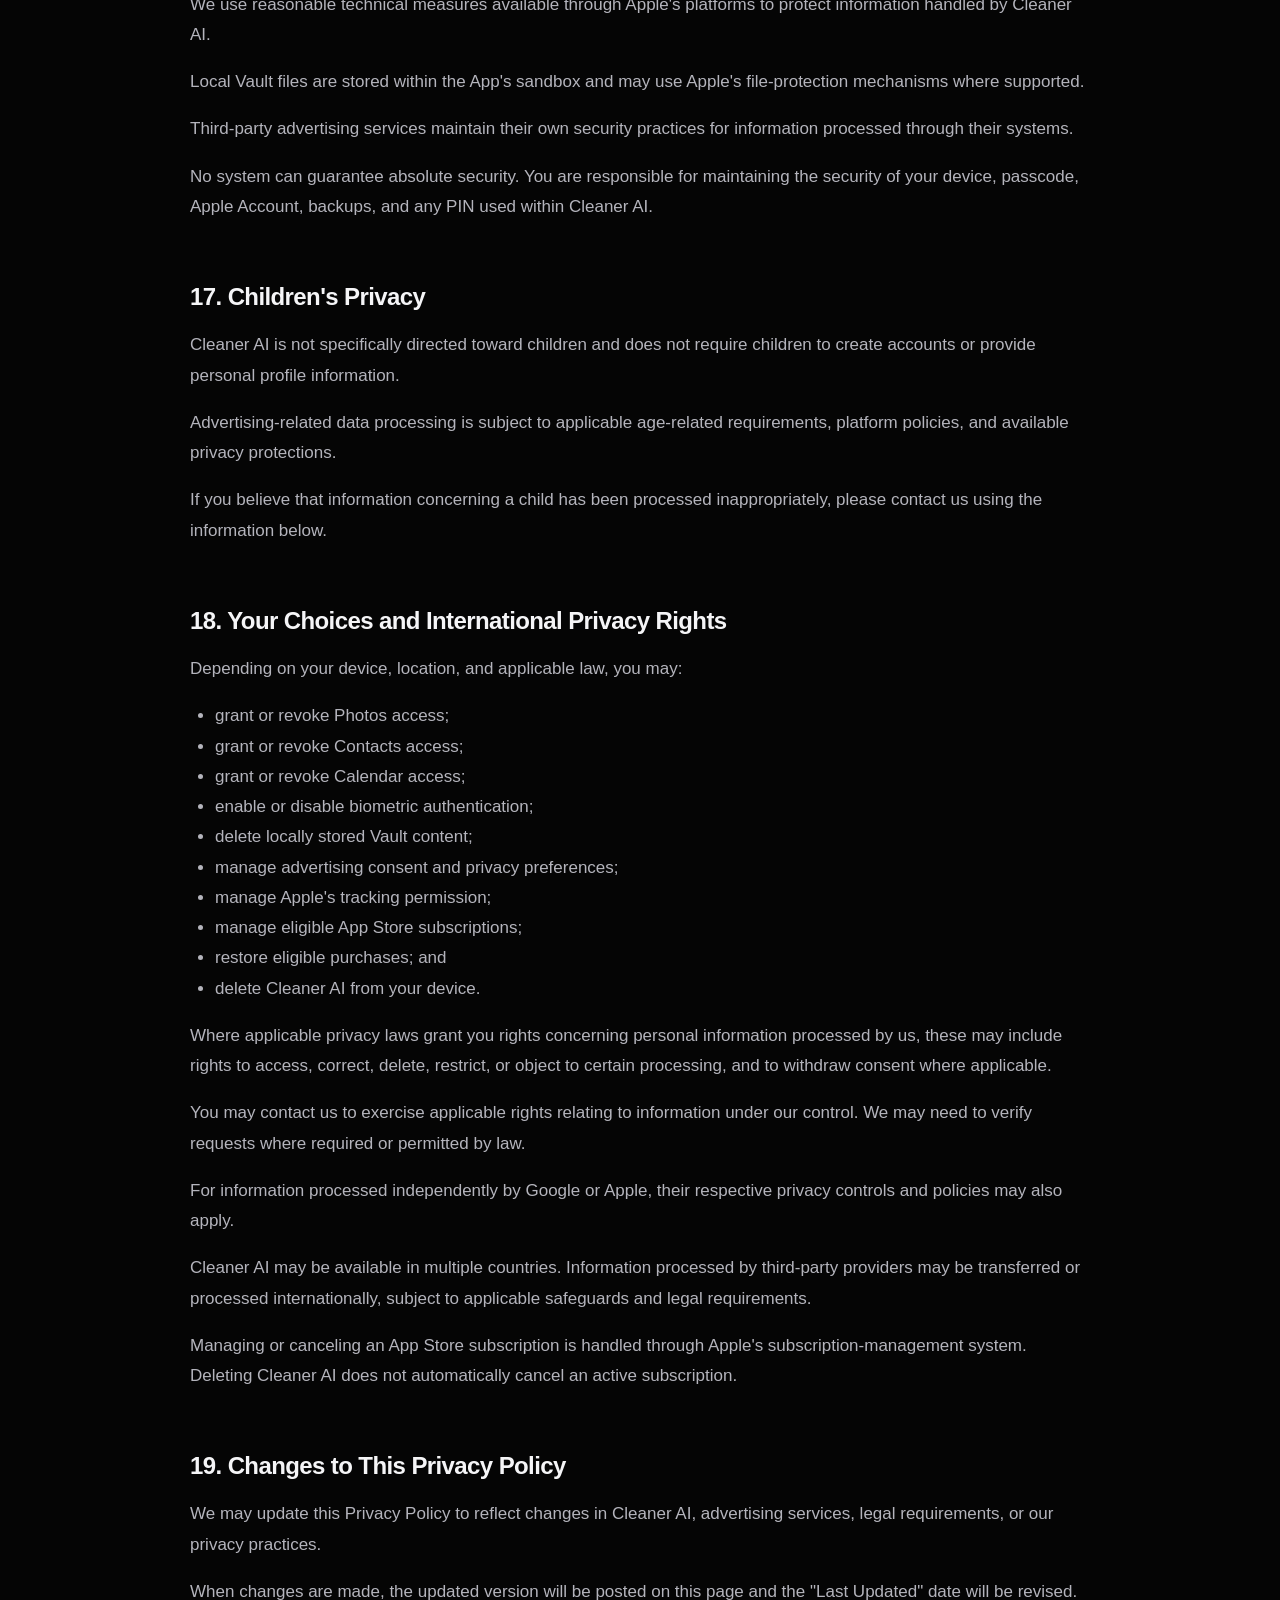
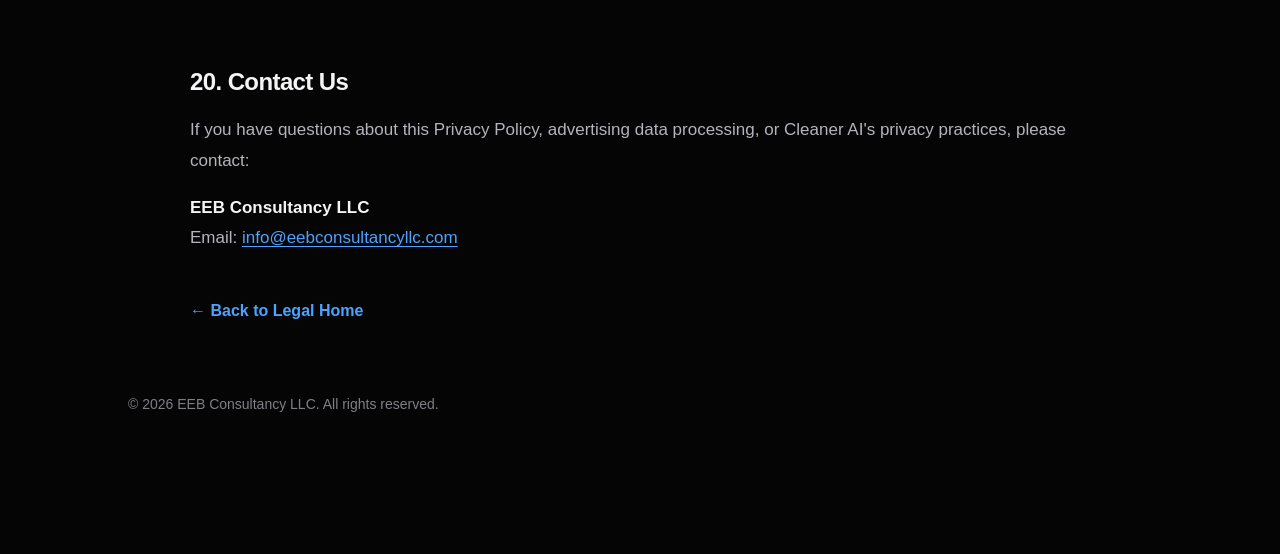
==== commit 55b884d9: "Update privacy.html" ====
--- a/privacy.html
+++ b/privacy.html
@@ -17,7 +17,7 @@
     <div class="container">
       <p class="eyebrow">Cleaner AI: Free Up Space</p>
       <h1>Privacy Policy</h1>
-      <p class="updated">Last Updated: October 2026</p>
+      <p class="updated">Last Updated: November 13, 2026</p>
     </div>
   </header>
 
@@ -27,48 +27,105 @@
       <h2>1. Introduction</h2>
 
       <p>
-        Cleaner AI: Free Up Space ("Cleaner AI", "the App", "we", "us", or
-        "our") is designed to help users analyze, organize, clean, compress,
-        and privately store content on their Apple devices.
+        Cleaner AI: Free Up Space ("Cleaner AI", "the App", "we", "us",
+        or "our") is provided by EEB Consultancy LLC and is designed
+        to help users analyze, organize, clean, compress, and privately
+        store content on their Apple devices.
       </p>
 
       <p>
         This Privacy Policy explains what information the App accesses,
-        how that information is used, what information may be stored on
-        your device, and how permissions are handled.
-      </p>
-
-      <p>
-        Cleaner AI is designed around data minimization and on-device
-        processing wherever reasonably possible. The App does not require
-        you to create an account or provide your name, email address, or
-        other profile information in order to use its core functionality.
-      </p>
-    </section>
-
-
-    <section>
-      <h2>2. Information We Collect</h2>
-
-      <p>
-        Cleaner AI does not require a user account and does not intentionally
-        collect personal information such as your name, postal address,
-        phone number, or email address in order to provide its core cleaning,
-        compression, or Vault features.
-      </p>
-
-      <p>
-        The App may request permission to access certain categories of data
-        that already exist on your device, including your photo library,
-        contacts, and calendar. Access to these data categories occurs only
-        after you grant the relevant permission through iOS.
-      </p>
-
-      <p>
-        Accessing device data for a feature does not necessarily mean that
-        the data is collected or transmitted. Unless explicitly stated
-        otherwise in this policy, Cleaner AI processes these data locally
-        on your device for the purpose of providing the feature you requested.
+        how information is processed, what information may be stored on
+        your device, how advertising services operate, and how you can
+        manage your privacy choices.
+      </p>
+
+      <p>
+        Cleaner AI uses on-device processing for its core media and
+        organization features. The App does not require you to create
+        an account or provide your name, email address, or other profile
+        information to use its core functionality.
+      </p>
+
+      <p>
+        The free version of Cleaner AI may display advertisements
+        provided by Google AdMob. Eligible Premium subscribers can use
+        the App without advertisements. Advertising services may process
+        certain device, usage, and advertising-related information as
+        described in this policy.
+      </p>
+    </section>
+
+
+    <section>
+      <h2>2. Information We Collect and Process</h2>
+
+      <p>
+        Cleaner AI does not require a user account and does not
+        intentionally collect your name, postal address, phone number,
+        or email address to provide its core cleaning, compression,
+        or Vault features.
+      </p>
+
+      <p>
+        The App may request permission to access information already
+        stored on your device, including your photo library, contacts,
+        and calendar. Access occurs only after you grant the relevant
+        permission through iOS.
+      </p>
+
+      <p>
+        Accessing information on your device does not necessarily mean
+        that the information is transmitted to our servers. Core media
+        processing and organization features are designed to operate
+        locally on your device.
+      </p>
+
+      <p>
+        Third-party advertising services integrated into the App may
+        automatically collect or process certain information, subject
+        to applicable privacy requirements and user choices.
+        Depending on the configuration and permissions, this may include:
+      </p>
+
+      <ul>
+        <li>
+          device information, including device type, operating system,
+          and application information;
+        </li>
+        <li>
+          IP address and approximate geographic location derived
+          from network information;
+        </li>
+        <li>
+          advertising identifiers, where available and permitted;
+        </li>
+        <li>
+          advertising interactions, such as impressions, clicks,
+          and rewarded-ad completion events;
+        </li>
+        <li>
+          application interactions relevant to advertising delivery
+          and measurement;
+        </li>
+        <li>
+          diagnostic, performance, and error information; and
+        </li>
+        <li>
+          consent signals and privacy preferences.
+        </li>
+      </ul>
+
+      <p>
+        The information processed by advertising providers depends on
+        the services used, device settings, applicable laws, and the
+        permissions or choices you provide.
+      </p>
+
+      <p>
+        Cleaner AI does not provide your photo library content,
+        contact records, calendar event content, or private Vault
+        files to advertising networks for advertising purposes.
       </p>
     </section>
 
@@ -77,8 +134,8 @@
       <h2>3. Photos and Videos</h2>
 
       <p>
-        Cleaner AI may request access to your Photos library in order to
-        provide features such as:
+        Cleaner AI may request access to your Photos library to provide
+        features such as:
       </p>
 
       <ul>
@@ -94,21 +151,27 @@
       </ul>
 
       <p>
-        Photo and video analysis is performed for the purpose of identifying
-        content that may help you reduce storage usage or organize your media.
-      </p>
-
-      <p>
-        Cleaner AI does not automatically delete photos or videos. Any
-        deletion action requires user interaction and confirmation where
+        Photo and video analysis is performed locally to identify
+        content that may help you reduce storage usage or organize
+        your media.
+      </p>
+
+      <p>
+        Cleaner AI does not automatically delete photos or videos.
+        Deletion requires user interaction and confirmation where
         applicable.
       </p>
 
       <p>
-        When you choose to delete an item from your Photos library, the action
-        is performed through Apple's Photos framework and is subject to the
-        behavior and recovery mechanisms provided by iOS, including the
-        Recently Deleted album where applicable.
+        When you delete an item from your Photos library, the action
+        is performed through Apple's Photos framework and is subject
+        to iOS recovery mechanisms, including the Recently Deleted
+        album where applicable.
+      </p>
+
+      <p>
+        Your photos and videos are not uploaded to Google AdMob for
+        advertising targeting.
       </p>
     </section>
 
@@ -117,21 +180,32 @@
       <h2>4. Photo and Video Compression</h2>
 
       <p>
-        Cleaner AI can create compressed versions of selected photos and
-        videos. The App processes the selected media for the purpose of
-        reducing file size according to the quality level chosen by you.
-      </p>
-
-      <p>
-        Cleaner AI does not intentionally upload your selected photos or
-        videos to our own servers for compression.
-      </p>
-
-      <p>
-        Temporary files may be created locally while compression is being
-        performed. These files are used only as necessary to complete the
-        requested operation and are intended to be removed when no longer
-        required.
+        Cleaner AI can create compressed versions of selected photos
+        and videos. Compression is performed locally on your device
+        according to the quality settings you select.
+      </p>
+
+      <p>
+        Cleaner AI does not intentionally upload selected photos or
+        videos to our servers or advertising providers for compression.
+      </p>
+
+      <p>
+        Temporary files may be created locally during compression.
+        These files are used as necessary to complete the requested
+        operation and are intended to be removed when no longer needed.
+      </p>
+
+      <p>
+        Free users may be offered the option to watch a rewarded
+        advertisement to access a compression operation. Rewarded
+        advertisements are optional and may involve advertising
+        interaction data being processed by Google AdMob.
+      </p>
+
+      <p>
+        Eligible Premium users can access applicable compression
+        features without watching advertisements.
       </p>
     </section>
 
@@ -140,20 +214,24 @@
       <h2>5. Contacts</h2>
 
       <p>
-        Cleaner AI may request access to your Contacts in order to provide
-        tools such as duplicate-contact detection, incomplete-contact
-        identification, and contact merging.
-      </p>
-
-      <p>
-        Contact data accessed by the App is used to analyze and present
-        potential duplicates or incomplete records to you.
-      </p>
-
-      <p>
-        Cleaner AI does not automatically merge or delete contacts without
-        your action. Destructive or modifying operations require explicit
-        user interaction.
+        Cleaner AI may request access to your Contacts to provide
+        duplicate-contact detection, incomplete-contact identification,
+        and contact merging.
+      </p>
+
+      <p>
+        Contact information is processed locally to analyze and
+        present potential duplicates or incomplete records.
+      </p>
+
+      <p>
+        Cleaner AI does not automatically merge or delete contacts.
+        Modifying operations require explicit user interaction.
+      </p>
+
+      <p>
+        Contact records are not shared with Google AdMob for
+        advertising purposes.
       </p>
     </section>
 
@@ -162,19 +240,24 @@
       <h2>6. Calendar</h2>
 
       <p>
-        Cleaner AI may request access to your Calendar in order to identify
-        items such as old events or potential duplicate events.
-      </p>
-
-      <p>
-        Calendar information is used only to provide the calendar-management
-        features available within the App.
-      </p>
-
-      <p>
-        Cleaner AI does not automatically remove calendar events. Event
-        deletion or modification requires user action and, where applicable,
-        confirmation.
+        Cleaner AI may request access to your Calendar to identify
+        old events or potential duplicate events.
+      </p>
+
+      <p>
+        Calendar information is processed locally to provide the
+        calendar-management features available within the App.
+      </p>
+
+      <p>
+        Cleaner AI does not automatically remove calendar events.
+        Event deletion or modification requires user action and,
+        where applicable, confirmation.
+      </p>
+
+      <p>
+        Calendar event content is not shared with advertising
+        providers for advertising targeting.
       </p>
     </section>
 
@@ -183,25 +266,30 @@
       <h2>7. Private Vault</h2>
 
       <p>
-        Cleaner AI includes a private Vault feature that allows you to store
-        selected media within the App's private local storage.
-      </p>
-
-      <p>
-        Content imported into the Vault is stored within the App's sandboxed
-        storage on your device. The Vault is intended to prevent ordinary
-        access to that content from outside the App.
-      </p>
-
-      <p>
-        Importing media into the Vault does not automatically delete the
-        original item from your Photos library.
-      </p>
-
-      <p>
-        Vault content remains subject to normal device-level risks, including
-        loss of the device, deletion of the App, device failure, or loss of
-        local data where no backup exists.
+        Cleaner AI includes a private Vault feature that allows
+        you to store selected media within the App's private
+        local storage.
+      </p>
+
+      <p>
+        Content imported into the Vault is stored within the
+        App's sandboxed storage on your device.
+      </p>
+
+      <p>
+        Vault content is not transmitted to Google AdMob or used
+        for advertising targeting.
+      </p>
+
+      <p>
+        Importing media into the Vault does not automatically
+        delete the original item from your Photos library.
+      </p>
+
+      <p>
+        Vault content remains subject to device-level risks,
+        including device loss, deletion of the App, device
+        failure, or loss of local data where no backup exists.
       </p>
     </section>
 
@@ -210,14 +298,19 @@
       <h2>8. Face ID and Touch ID</h2>
 
       <p>
-        Where supported by your device, Cleaner AI may allow you to use
-        Face ID or Touch ID to unlock or protect access to the Vault.
-      </p>
-
-      <p>
-        Biometric authentication is performed by Apple's system frameworks.
-        Cleaner AI does not receive, store, or have access to your underlying
-        Face ID facial map, fingerprint data, or biometric templates.
+        Where supported, Cleaner AI may allow you to use Face ID
+        or Touch ID to protect access to the Vault.
+      </p>
+
+      <p>
+        Biometric authentication is performed by Apple's system
+        frameworks. Cleaner AI does not receive, store, or access
+        your facial map, fingerprint data, or biometric templates.
+      </p>
+
+      <p>
+        Biometric information is not shared with advertising
+        providers.
       </p>
     </section>
 
@@ -226,15 +319,19 @@
       <h2>9. Device and Storage Information</h2>
 
       <p>
-        Cleaner AI may access device storage information made available by
-        iOS, such as available storage capacity and related system-provided
-        storage values, in order to display storage summaries and potential
-        storage savings.
-      </p>
-
-      <p>
-        These values are used to provide the App's storage-management
-        interface and are not used to identify you personally.
+        Cleaner AI may access storage information made available
+        by iOS, including available storage capacity and related
+        system-provided values.
+      </p>
+
+      <p>
+        This information is used to display storage summaries
+        and potential storage savings.
+      </p>
+
+      <p>
+        Storage analysis results are not intentionally provided
+        to advertising networks for advertising targeting.
       </p>
     </section>
 
@@ -243,188 +340,376 @@
       <h2>10. Subscriptions and In-App Purchases</h2>
 
       <p>
-        Cleaner AI may offer auto-renewable subscriptions, free trials,
-        introductory offers, promotional offers, or other in-app purchases
-        through Apple's App Store.
-      </p>
-
-      <p>
-        Purchases and subscription transactions are processed by Apple through
-        the App Store and StoreKit. We do not directly receive or store your
-        full payment card number, bank account details, or Apple Account
-        password.
-      </p>
-
-      <p>
-        The App may receive information from Apple's StoreKit services that is
-        necessary to determine purchase status, subscription status,
-        entitlement status, trial or offer eligibility, expiration status,
-        and to restore previous purchases.
-      </p>
-
-      <p>
-        This information is used only to provide and manage access to
-        purchased or subscription-based features within Cleaner AI.
-      </p>
-
-      <p>
-        Subscription pricing, billing periods, available trials, introductory
-        offers, and other purchase terms are displayed through the App and
-        Apple's purchase interface before you complete a transaction. These
-        terms may vary by country, region, currency, eligibility, and App Store
-        storefront.
-      </p>
-
-      <p>
-        Your App Store purchases are also subject to Apple's applicable terms,
-        billing practices, and privacy policies.
-      </p>
-    </section>
-
-
-    <section>
-      <h2>11. Analytics and Tracking</h2>
-
-      <p>
-        Cleaner AI is designed to minimize unnecessary data collection.
-      </p>
-
-      <p>
-        Unless explicitly disclosed through the App or App Store privacy
-        information, Cleaner AI does not use your photos, videos, contacts,
-        calendar content, or Vault content for advertising or cross-app
-        tracking.
-      </p>
-
-      <p>
-        If analytics, diagnostics, crash-reporting, advertising, or other
-        third-party software is added to the App in the future, this Privacy
-        Policy and the App Store privacy disclosures will be updated as
-        required.
-      </p>
-    </section>
-
-
-    <section>
-      <h2>12. Third-Party Services</h2>
-
-      <p>
-        Cleaner AI relies on Apple frameworks and services including,
-        where applicable, Photos, Contacts, EventKit, LocalAuthentication,
-        StoreKit, the App Store, and other iOS system services.
-      </p>
-
-      <p>
-        Apple may process information related to App Store transactions,
-        subscriptions, purchases, refunds, and your Apple Account according
-        to Apple's own terms and privacy practices.
-      </p>
-
-      <p>
-        Your use of Apple services is also subject to Apple's own privacy
-        policies and terms.
-      </p>
-
-      <p>
-        We are not responsible for the privacy practices of independent
-        third-party services that are outside our control.
-      </p>
-    </section>
-
-
-    <section>
-      <h2>13. Data Sharing</h2>
-
-      <p>
-        Cleaner AI does not sell your photos, videos, contacts, calendar
-        content, Vault content, or biometric information.
-      </p>
-
-      <p>
-        We do not intentionally share such content with data brokers or
-        advertising networks.
-      </p>
-
-      <p>
-        Information may be disclosed where required by applicable law,
-        regulation, legal process, or enforceable governmental request.
-      </p>
-    </section>
-
-
-    <section>
-      <h2>14. Data Retention and Deletion</h2>
-
-      <p>
-        Much of the information used by Cleaner AI remains on your device
-        and is controlled directly through the relevant Apple applications,
-        system settings, or Cleaner AI itself.
-      </p>
-
-      <p>
-        You can revoke permissions for Photos, Contacts, Calendar, and other
-        protected resources through iOS Settings.
-      </p>
-
-      <p>
-        Vault data can be removed through the App. Deleting Cleaner AI from
-        your device may also remove locally stored App data, including Vault
-        content, subject to Apple's operating-system behavior and any backups
-        you maintain.
-      </p>
-
-      <p>
-        Records associated with App Store purchases and subscriptions may be
-        retained by Apple according to Apple's own legal, billing, accounting,
-        and privacy requirements. Such records are controlled by Apple rather
-        than by Cleaner AI.
-      </p>
-    </section>
-
-
-    <section>
-      <h2>15. Data Security</h2>
-
-      <p>
-        We use reasonable technical measures available through Apple's
-        platforms to protect data handled by the App.
-      </p>
-
-      <p>
-        Local Vault files are stored within the App's sandbox and may use
-        Apple's file-protection mechanisms where supported.
-      </p>
-
-      <p>
-        No system can guarantee absolute security. You are responsible for
-        maintaining the security of your device, passcode, Apple Account,
-        backups, and any PIN used within Cleaner AI.
-      </p>
-    </section>
-
-
-    <section>
-      <h2>16. Children's Privacy</h2>
-
-      <p>
-        Cleaner AI is not designed to knowingly collect personal information
-        from children through an account-registration or profiling system.
-      </p>
-
-      <p>
-        If you believe that information has been collected in a manner that
-        raises concerns regarding a child, please contact us using the
-        information below.
-      </p>
-    </section>
-
-
-    <section>
-      <h2>17. Your Choices and Controls</h2>
-
-      <p>
-        You remain in control of the permissions granted to Cleaner AI.
-        Depending on your device and operating-system version, you may:
+        Cleaner AI may offer auto-renewable subscriptions,
+        free trials, introductory offers, promotional offers,
+        or other in-app purchases through Apple's App Store.
+      </p>
+
+      <p>
+        Purchases are processed by Apple through the App Store
+        and StoreKit. We do not directly receive or store your
+        full payment card number, bank account details, or
+        Apple Account password.
+      </p>
+
+      <p>
+        The App may receive information necessary to determine
+        purchase status, subscription status, entitlement status,
+        trial eligibility, expiration status, and to restore
+        previous purchases.
+      </p>
+
+      <p>
+        This information is used to provide and manage access
+        to purchased or subscription-based features.
+      </p>
+
+      <p>
+        Subscription pricing, billing periods, available trials,
+        introductory offers, and other purchase terms are
+        displayed before you complete a transaction.
+      </p>
+
+      <p>
+        These terms may vary by country, region, currency,
+        eligibility, and App Store storefront.
+      </p>
+
+      <p>
+        Eligible Premium subscribers receive an advertisement-free
+        experience within Cleaner AI while their applicable
+        entitlement remains active.
+      </p>
+
+      <p>
+        Your App Store purchases are also subject to Apple's
+        applicable terms, billing practices, and privacy policies.
+      </p>
+    </section>
+
+
+    <section>
+      <h2>11. Advertising and Google AdMob</h2>
+
+      <p>
+        The free version of Cleaner AI may display advertisements
+        using Google AdMob and the Google Mobile Ads SDK, services
+        provided by Google.
+      </p>
+
+      <p>
+        Advertisements may include banner advertisements,
+        interstitial advertisements, and optional rewarded
+        advertisements.
+      </p>
+
+      <p>
+        Google and its advertising partners may process device
+        information, network information, advertising identifiers,
+        ad interactions, and other advertising-related information
+        to deliver advertisements, measure performance, prevent
+        fraud, and perform other purposes disclosed through
+        applicable consent interfaces.
+      </p>
+
+      <p>
+        Depending on applicable law, device permissions, and
+        your privacy choices, advertisements may be personalized,
+        non-personalized, or otherwise limited.
+      </p>
+
+      <p>
+        Non-personalized advertisements may still involve limited
+        data processing, including contextual information,
+        approximate location, frequency capping, fraud prevention,
+        and reporting.
+      </p>
+
+      <p>
+        Choosing not to consent to personalized advertising
+        does not necessarily mean that all advertisements
+        will disappear.
+      </p>
+
+      <p>
+        Google and its advertising partners operate under their
+        own privacy policies and applicable data protection
+        requirements.
+      </p>
+
+      <p>
+        For more information, visit
+        <a
+          class="inline-link"
+          href="https://policies.google.com/privacy"
+          target="_blank"
+          rel="noopener noreferrer"
+        >Google's Privacy Policy</a>
+        and
+        <a
+          class="inline-link"
+          href="https://policies.google.com/technologies/partner-sites"
+          target="_blank"
+          rel="noopener noreferrer"
+        >How Google uses information from sites or apps that use its services</a>.
+      </p>
+    </section>
+
+
+    <section>
+      <h2>12. GDPR Consent and Privacy Preferences</h2>
+
+      <p>
+        For users in the European Economic Area, the United
+        Kingdom, Switzerland, and other applicable regions,
+        Cleaner AI uses Google's User Messaging Platform
+        (UMP) to manage advertising-related privacy choices
+        where required.
+      </p>
+
+      <p>
+        When applicable, you may be presented with a consent
+        message that allows you to:
+      </p>
+
+      <ul>
+        <li>consent to the specified data processing purposes;</li>
+        <li>decline consent where applicable; and</li>
+        <li>review and manage individual privacy preferences.</li>
+      </ul>
+
+      <p>
+        Consent is not required for every type of processing.
+        Some processing may rely on other applicable legal bases,
+        subject to relevant law and your available rights.
+      </p>
+
+      <p>
+        Where consent is the applicable legal basis, you may
+        withdraw that consent. Withdrawal does not affect the
+        lawfulness of processing performed before withdrawal.
+      </p>
+
+      <p>
+        Where available, you can review or update advertising
+        privacy choices using the Privacy Options feature
+        within Cleaner AI's Settings.
+      </p>
+
+      <p>
+        Advertising availability and personalization may
+        change based on your choices, location, device
+        settings, and applicable requirements.
+      </p>
+    </section>
+
+
+    <section>
+      <h2>13. App Tracking Transparency</h2>
+
+      <p>
+        Apple's App Tracking Transparency (ATT) framework
+        controls whether an application may track users
+        across apps or websites owned by other companies,
+        as defined by Apple.
+      </p>
+
+      <p>
+        If Cleaner AI enables advertising-related tracking
+        that requires ATT authorization, the App will request
+        permission through Apple's system-provided tracking
+        authorization prompt before performing that tracking.
+      </p>
+
+      <p>
+        You may allow or deny tracking permission.
+        Denying permission does not prevent you from using
+        Cleaner AI's core cleaning features.
+      </p>
+
+      <p>
+        You can review or change tracking permissions
+        through iOS Settings, under Privacy &amp; Security
+        and Tracking, where supported.
+      </p>
+
+      <p>
+        Cleaner AI does not treat consent provided through
+        a GDPR message as a substitute for Apple's ATT
+        authorization when ATT authorization is required.
+      </p>
+
+      <p>
+        Advertising identifiers and cross-app tracking
+        will only be used where permitted by applicable
+        laws, Apple's requirements, and the permissions
+        you have provided.
+      </p>
+    </section>
+
+
+    <section>
+      <h2>14. Analytics, Diagnostics, and Third-Party Services</h2>
+
+      <p>
+        Cleaner AI is designed to minimize unnecessary
+        data collection for its core functionality.
+      </p>
+
+      <p>
+        Google AdMob and its associated SDK components
+        may process advertising interaction, performance,
+        and diagnostic information for advertisement
+        delivery, measurement, security, and fraud prevention.
+      </p>
+
+      <p>
+        Cleaner AI also uses Apple frameworks and services,
+        including Photos, Contacts, EventKit,
+        LocalAuthentication, StoreKit, and other iOS
+        system services where applicable.
+      </p>
+
+      <p>
+        Apple may process information related to App Store
+        transactions, subscriptions, purchases, refunds,
+        and your Apple Account according to Apple's own
+        terms and privacy practices.
+      </p>
+
+      <p>
+        We do not intentionally use the contents of your
+        photos, videos, contacts, calendar events, or
+        Vault files for third-party advertising analytics.
+      </p>
+
+      <p>
+        Third-party service providers may process and retain
+        information under their own policies, applicable
+        contractual obligations, and legal requirements.
+      </p>
+    </section>
+
+
+    <section>
+      <h2>15. Data Sharing and Retention</h2>
+
+      <p>
+        Cleaner AI does not sell your photos, videos,
+        contacts, calendar content, Vault content,
+        or biometric information.
+      </p>
+
+      <p>
+        We do not intentionally share such content with
+        advertising networks or data brokers.
+      </p>
+
+      <p>
+        Advertising-related information may be processed
+        by Google and its advertising partners as
+        described in this Privacy Policy and applicable
+        consent notices.
+      </p>
+
+      <p>
+        Advertising providers may retain information
+        according to their privacy policies, legal
+        obligations, and retention practices.
+      </p>
+
+      <p>
+        Much of the information used by Cleaner AI's
+        core functionality remains on your device.
+      </p>
+
+      <p>
+        You can revoke permissions for Photos, Contacts,
+        Calendar, and other protected resources through
+        iOS Settings.
+      </p>
+
+      <p>
+        Vault data can be removed through the App.
+        Deleting Cleaner AI may remove locally stored
+        App data, including Vault content, subject to
+        Apple's operating-system behavior and backups.
+      </p>
+
+      <p>
+        Records associated with App Store purchases
+        and subscriptions may be retained by Apple
+        according to its legal, billing, accounting,
+        and privacy requirements.
+      </p>
+
+      <p>
+        Information may also be disclosed where required
+        by applicable law, regulation, legal process,
+        or enforceable governmental request.
+      </p>
+    </section>
+
+
+    <section>
+      <h2>16. Data Security</h2>
+
+      <p>
+        We use reasonable technical measures available
+        through Apple's platforms to protect information
+        handled by Cleaner AI.
+      </p>
+
+      <p>
+        Local Vault files are stored within the App's
+        sandbox and may use Apple's file-protection
+        mechanisms where supported.
+      </p>
+
+      <p>
+        Third-party advertising services maintain their
+        own security practices for information processed
+        through their systems.
+      </p>
+
+      <p>
+        No system can guarantee absolute security.
+        You are responsible for maintaining the security
+        of your device, passcode, Apple Account, backups,
+        and any PIN used within Cleaner AI.
+      </p>
+    </section>
+
+
+    <section>
+      <h2>17. Children's Privacy</h2>
+
+      <p>
+        Cleaner AI is not specifically directed toward
+        children and does not require children to create
+        accounts or provide personal profile information.
+      </p>
+
+      <p>
+        Advertising-related data processing is subject
+        to applicable age-related requirements, platform
+        policies, and available privacy protections.
+      </p>
+
+      <p>
+        If you believe that information concerning a
+        child has been processed inappropriately,
+        please contact us using the information below.
+      </p>
+    </section>
+
+
+    <section>
+      <h2>18. Your Choices and International Privacy Rights</h2>
+
+      <p>
+        Depending on your device, location, and applicable
+        law, you may:
       </p>
 
       <ul>
@@ -432,32 +717,48 @@
         <li>grant or revoke Contacts access;</li>
         <li>grant or revoke Calendar access;</li>
         <li>enable or disable biometric authentication;</li>
-        <li>delete Vault content;</li>
-        <li>manage eligible subscriptions through your Apple Account;</li>
-        <li>restore eligible purchases through the App; and</li>
+        <li>delete locally stored Vault content;</li>
+        <li>manage advertising consent and privacy preferences;</li>
+        <li>manage Apple's tracking permission;</li>
+        <li>manage eligible App Store subscriptions;</li>
+        <li>restore eligible purchases; and</li>
         <li>delete Cleaner AI from your device.</li>
       </ul>
 
       <p>
-        Managing or canceling an App Store subscription is handled through
-        Apple's subscription-management system. Deleting Cleaner AI from your
-        device does not by itself cancel an active subscription.
-      </p>
-    </section>
-
-
-    <section>
-      <h2>18. International Users</h2>
-
-      <p>
-        Cleaner AI may be made available in multiple countries and regions.
-        Privacy rights and legal requirements may differ depending on where
-        you live.
-      </p>
-
-      <p>
-        Where applicable law grants you additional rights that apply to data
-        actually controlled by us, you may contact us to exercise those rights.
+        Where applicable privacy laws grant you rights
+        concerning personal information processed by us,
+        these may include rights to access, correct,
+        delete, restrict, or object to certain processing,
+        and to withdraw consent where applicable.
+      </p>
+
+      <p>
+        You may contact us to exercise applicable rights
+        relating to information under our control.
+        We may need to verify requests where required
+        or permitted by law.
+      </p>
+
+      <p>
+        For information processed independently by Google
+        or Apple, their respective privacy controls and
+        policies may also apply.
+      </p>
+
+      <p>
+        Cleaner AI may be available in multiple countries.
+        Information processed by third-party providers
+        may be transferred or processed internationally,
+        subject to applicable safeguards and legal
+        requirements.
+      </p>
+
+      <p>
+        Managing or canceling an App Store subscription
+        is handled through Apple's subscription-management
+        system. Deleting Cleaner AI does not automatically
+        cancel an active subscription.
       </p>
     </section>
 
@@ -466,13 +767,15 @@
       <h2>19. Changes to This Privacy Policy</h2>
 
       <p>
-        We may update this Privacy Policy from time to time to reflect changes
-        in the App, legal requirements, or our privacy practices.
-      </p>
-
-      <p>
-        When we make changes, the updated version will be posted on this page
-        and the "Last Updated" date will be revised.
+        We may update this Privacy Policy to reflect
+        changes in Cleaner AI, advertising services,
+        legal requirements, or our privacy practices.
+      </p>
+
+      <p>
+        When changes are made, the updated version will
+        be posted on this page and the "Last Updated"
+        date will be revised.
       </p>
     </section>
 
@@ -481,16 +784,18 @@
       <h2>20. Contact Us</h2>
 
       <p>
-        If you have questions about this Privacy Policy or Cleaner AI's
-        privacy practices, you may contact:
+        If you have questions about this Privacy Policy,
+        advertising data processing, or Cleaner AI's
+        privacy practices, please contact:
       </p>
 
       <p>
         <strong>EEB Consultancy LLC</strong><br>
         Email:
-        <a class="inline-link" href="mailto:info@eebconsultancyllc.com">
-          info@eebconsultancyllc.com
-        </a>
+        <a
+          class="inline-link"
+          href="mailto:info@eebconsultancyllc.com"
+        >info@eebconsultancyllc.com</a>
       </p>
     </section>
 
